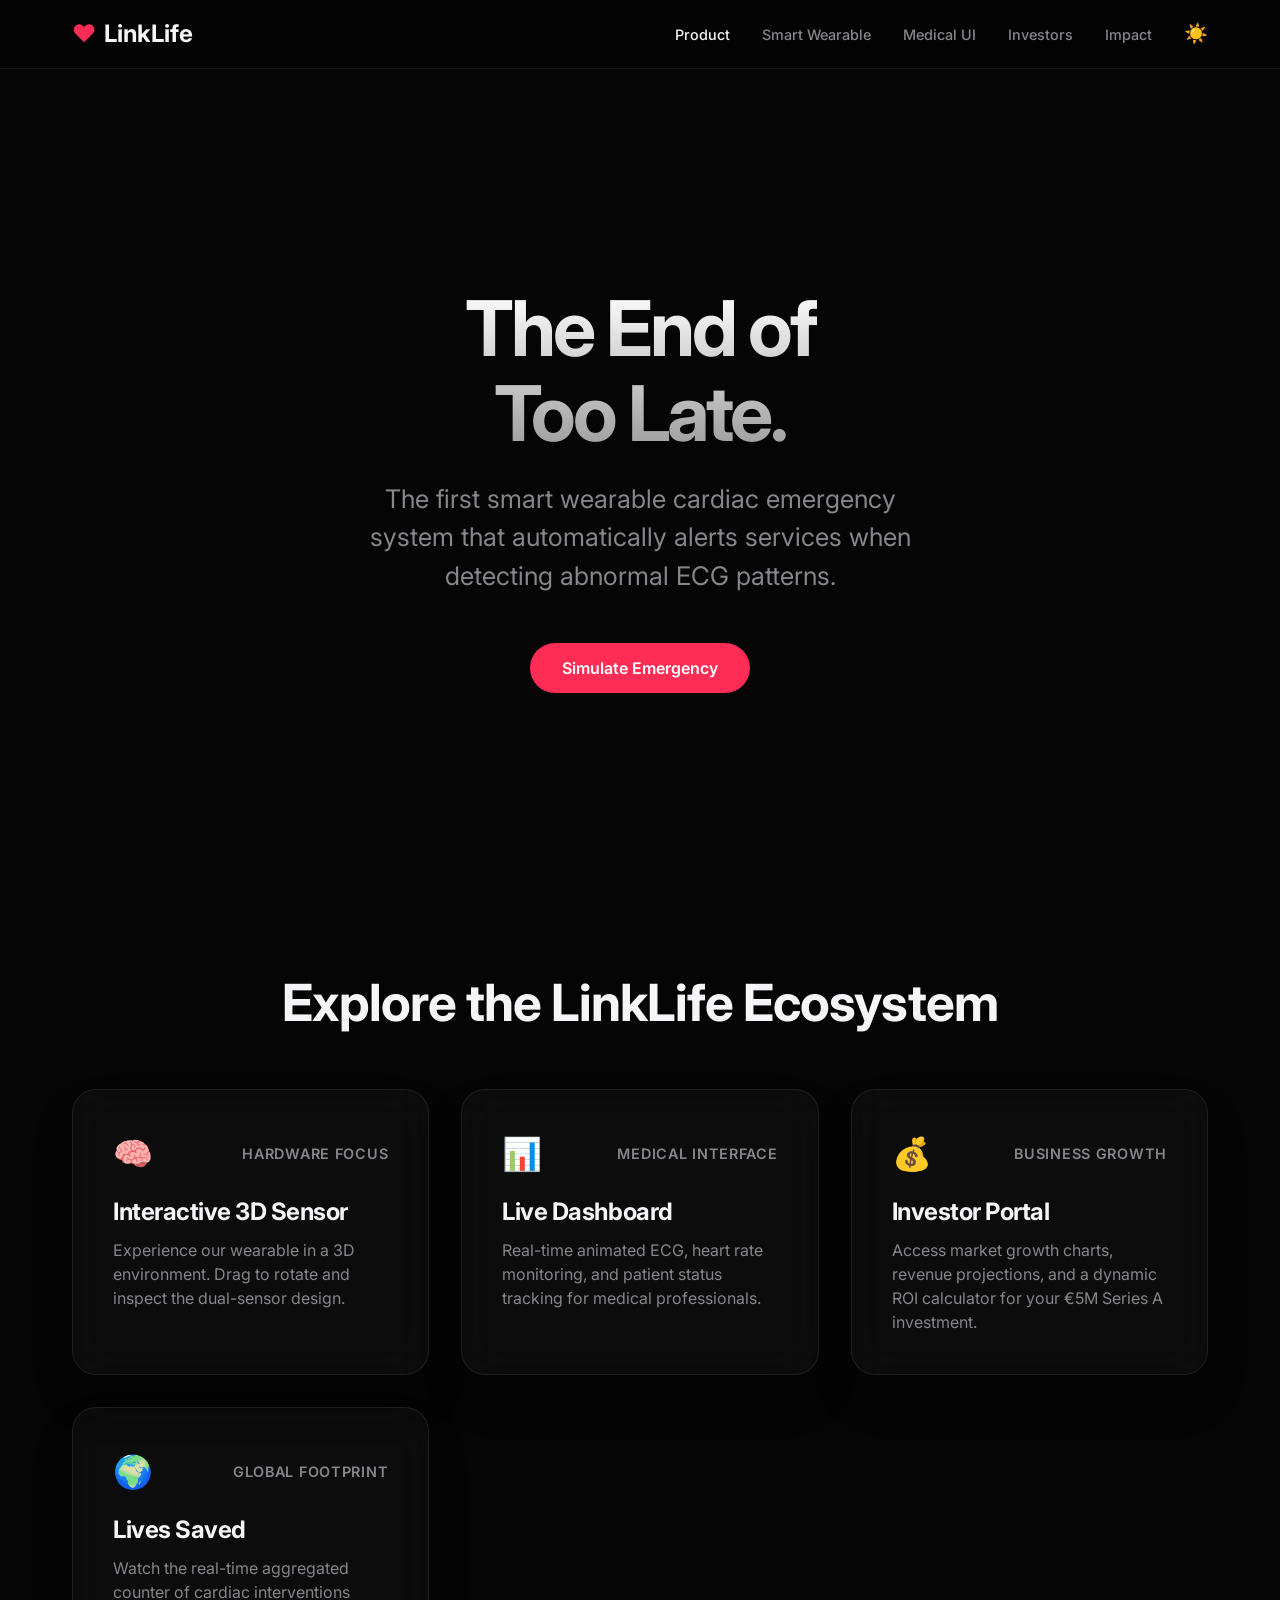
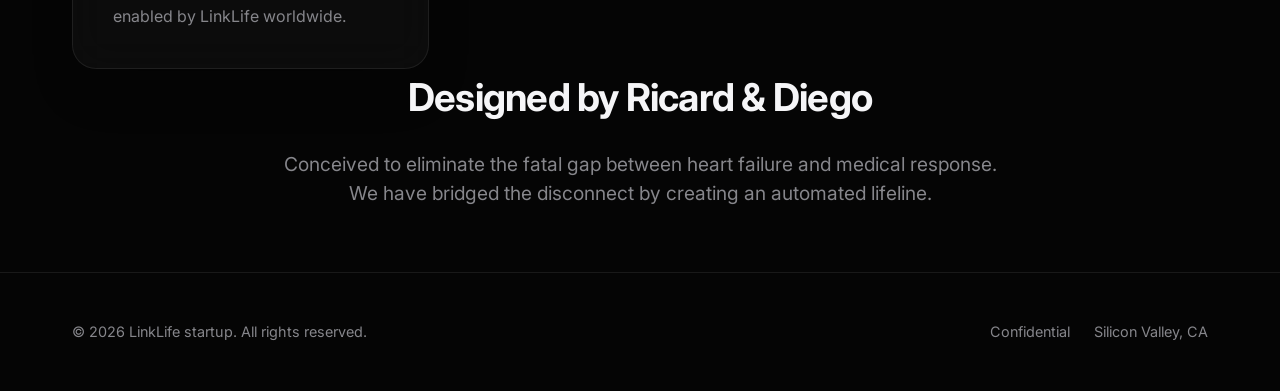
==== index.html @ afab45c2 "Clean commit without large tracking files" ====
<!DOCTYPE html>
<html lang="en" data-theme="dark">

<head>
    <meta charset="UTF-8">
    <meta name="viewport" content="width=device-width, initial-scale=1.0">
    <title>LinkLife | The End of Too Late</title>
    <meta name="description"
        content="A smart wearable cardiac emergency system connected to a smartphone app that automatically alerts emergency services when detecting abnormal ECG patterns.">
    <link rel="stylesheet" href="assets/css/style.css">
</head>

<body>

    <header>
        <div class="nav-container">
            <a href="index.html" class="logo">
                <span class="logo-icon">❤️</span> LinkLife
            </a>
            <nav>
                <ul class="nav-links">
                    <li><a href="index.html" class="active">Product</a></li>
                    <li><a href="sensor3d.html">Smart Wearable</a></li>
                    <li><a href="dashboard.html">Medical UI</a></li>
                    <li><a href="investors.html">Investors</a></li>
                    <li><a href="impact.html">Impact</a></li>
                    <li><button id="themeToggle" class="theme-toggle" aria-label="Toggle theme">☀️</button></li>
                </ul>
            </nav>
        </div>
    </header>

    <main>
        <!-- Hero Section -->
        <section class="hero min-h-screen">
            <div class="hero-video-wrap">
                <!-- Autoplay loop muted video -->
                <video class="hero-video" autoplay loop muted playsinline>
                    <source src="assets/videos/hero-demo.mp4" type="video/mp4">
                </video>
                <div class="hero-overlay"></div>
            </div>

            <div class="hero-content container">
                <div class="fade-in-up">
                    <h1 class="hero-title">The End of<br>Too Late.</h1>
                </div>
                <div class="fade-in-up delay-100">
                    <p class="hero-subtitle">The first smart wearable cardiac emergency system that automatically alerts
                        services when detecting abnormal ECG patterns.</p>
                </div>
                <div class="fade-in-up delay-200"
                    style="display: flex; gap: 1rem; justify-content: center; margin-top: 2rem;">
                    <a href="alert-demo.html" class="btn btn-accent">Simulate Emergency</a>
                    <!-- <a href="presentation.html" class="btn btn-primary">Pitch Deck</a> -->
                </div>
            </div>
        </section>

        <!-- Feature Grid (Parallax depth feel via animations) -->
        <section class="container" style="padding-top: 4rem;">
            <div class="fade-in-up">
                <h2 class="section-title">Explore the LinkLife Ecosystem</h2>
            </div>

            <div class="dashboard-grid">

                <a href="sensor3d.html" style="text-decoration: none; color: inherit;">
                    <div class="glass-panel fade-in-up delay-100"
                        style="height: 100%; transition: transform 0.3s; cursor: pointer;"
                        onmouseover="this.style.transform='translateY(-10px)'"
                        onmouseout="this.style.transform='translateY(0)'">
                        <div class="metric-header" style="margin-bottom: 1rem;"><span style="font-size:2rem;">🧠</span>
                            Hardware Focus</div>
                        <h3 style="font-size: 1.5rem; margin-bottom: 0.5rem;">Interactive 3D Sensor</h3>
                        <p style="color: var(--text-muted);">Experience our wearable in a 3D environment. Drag to rotate
                            and inspect the dual-sensor design.</p>
                    </div>
                </a>

                <a href="dashboard.html" style="text-decoration: none; color: inherit;">
                    <div class="glass-panel fade-in-up delay-200"
                        style="height: 100%; transition: transform 0.3s; cursor: pointer;"
                        onmouseover="this.style.transform='translateY(-10px)'"
                        onmouseout="this.style.transform='translateY(0)'">
                        <div class="metric-header" style="margin-bottom: 1rem;"><span style="font-size:2rem;">📊</span>
                            Medical Interface</div>
                        <h3 style="font-size: 1.5rem; margin-bottom: 0.5rem;">Live Dashboard</h3>
                        <p style="color: var(--text-muted);">Real-time animated ECG, heart rate monitoring, and patient
                            status tracking for medical professionals.</p>
                    </div>
                </a>

                <a href="investors.html" style="text-decoration: none; color: inherit;">
                    <div class="glass-panel fade-in-up delay-300"
                        style="height: 100%; transition: transform 0.3s; cursor: pointer;"
                        onmouseover="this.style.transform='translateY(-10px)'"
                        onmouseout="this.style.transform='translateY(0)'">
                        <div class="metric-header" style="margin-bottom: 1rem;"><span style="font-size:2rem;">💰</span>
                            Business Growth</div>
                        <h3 style="font-size: 1.5rem; margin-bottom: 0.5rem;">Investor Portal</h3>
                        <p style="color: var(--text-muted);">Access market growth charts, revenue projections, and a
                            dynamic ROI calculator for your €5M Series A investment.</p>
                    </div>
                </a>

                <a href="impact.html" style="text-decoration: none; color: inherit;">
                    <div class="glass-panel fade-in-up delay-100"
                        style="height: 100%; transition: transform 0.3s; cursor: pointer;"
                        onmouseover="this.style.transform='translateY(-10px)'"
                        onmouseout="this.style.transform='translateY(0)'">
                        <div class="metric-header" style="margin-bottom: 1rem;"><span style="font-size:2rem;">🌍</span>
                            Global Footprint</div>
                        <h3 style="font-size: 1.5rem; margin-bottom: 0.5rem;">Lives Saved</h3>
                        <p style="color: var(--text-muted);">Watch the real-time aggregated counter of cardiac
                            interventions enabled by LinkLife worldwide.</p>
                    </div>
                </a>
            </div>
        </section>

        <!-- Story section -->
        <section class="container" style="text-align: center; max-width: 800px;">
            <div class="fade-in-up">
                <h2 style="font-size: clamp(2rem, 3vw, 3rem); margin-bottom: 1.5rem;">Designed by Ricard & Diego</h2>
                <p style="color: var(--text-muted); font-size: 1.2rem; margin-bottom: 2rem;">
                    Conceived to eliminate the fatal gap between heart failure and medical response. We have bridged the
                    disconnect by creating an automated lifeline.
                </p>
                <!-- <a href="presentation.html" class="btn btn-outline">Read the Manifesto</a> -->
            </div>
        </section>
    </main>

    <footer style="border-top: 1px solid var(--glass-border); padding: 3rem 0; margin-top: 4rem;">
        <div class="container"
            style="display: flex; justify-content: space-between; align-items: center; color: var(--text-muted); font-size: 0.9rem;">
            <p>&copy; 2026 LinkLife startup. All rights reserved.</p>
            <div style="display: flex; gap: 1.5rem;">
                <span>Confidential</span>
                <span>Silicon Valley, CA</span>
            </div>
        </div>
    </footer>

    <script src="assets/js/main.js"></script>
</body>

</html>
---- assets/css/style.css ----
@import url('https://fonts.googleapis.com/css2?family=Inter:wght@300;400;500;600;700;800&display=swap');

:root {
  /* Colors */
  --bg-color: #050505;
  --text-color: #f5f5f7;
  --text-muted: #86868b;
  --accent: #ff2d55;
  --accent-glow: rgba(255, 45, 85, 0.4);
  --glass-bg: rgba(255, 255, 255, 0.03);
  --glass-border: rgba(255, 255, 255, 0.08);
  --header-glass: rgba(5, 5, 5, 0.7);
  
  /* Medical/Dashboard Colors */
  --ecg-normal: #32d74b;
  --ecg-warning: #ffd60a;
  --ecg-danger: #ff453a;
  
  /* Typography */
  --font-main: "SF Pro Display", "Inter", -apple-system, BlinkMacSystemFont, sans-serif;
  
  /* Layout */
  --radius-sm: 8px;
  --radius-md: 16px;
  --radius-lg: 24px;
  --radius-xl: 32px;
  --container-width: 1200px;
}

[data-theme="light"] {
  --bg-color: #fbfbfd;
  --text-color: #1d1d1f;
  --text-muted: #86868b;
  --glass-bg: rgba(255, 255, 255, 0.6);
  --glass-border: rgba(0, 0, 0, 0.08);
  --header-glass: rgba(251, 251, 253, 0.7);
}

* {
  box-sizing: border-box;
  margin: 0;
  padding: 0;
}

html {
  scroll-behavior: smooth;
  font-family: var(--font-main);
}

body {
  background-color: var(--bg-color);
  color: var(--text-color);
  line-height: 1.5;
  overflow-x: hidden;
  transition: background-color 0.5s ease, color 0.5s ease;
  -webkit-font-smoothing: antialiased;
  -moz-osx-font-smoothing: grayscale;
}

/* Typography styles */
h1, h2, h3, h4, h5, h6 {
  font-weight: 700;
  letter-spacing: -0.02em;
  margin-bottom: 1rem;
}

.hero-title {
  font-size: clamp(3rem, 6vw, 6rem);
  line-height: 1.1;
  letter-spacing: -0.04em;
  background: linear-gradient(180deg, #fff 0%, rgba(255, 255, 255, 0.6) 100%);
  -webkit-background-clip: text;
  -webkit-text-fill-color: transparent;
  margin-bottom: 1.5rem;
}

[data-theme="light"] .hero-title {
  background: linear-gradient(180deg, #111 0%, rgba(17, 17, 17, 0.6) 100%);
  -webkit-background-clip: text;
  -webkit-text-fill-color: transparent;
}

.hero-subtitle {
  font-size: clamp(1.2rem, 2vw, 2rem);
  color: var(--text-muted);
  font-weight: 400;
  max-width: 600px;
  margin: 0 auto 3rem;
}

.section-title {
  font-size: clamp(2.5rem, 4vw, 4rem);
  text-align: center;
  margin-bottom: 3rem;
}

/* Layout */
.container {
  max-width: var(--container-width);
  margin: 0 auto;
  padding: 0 2rem;
}

section {
  padding: 8rem 0;
  position: relative;
}

.min-h-screen {
  min-height: 100vh;
  display: flex;
  flex-direction: column;
  justify-content: center;
}

/* Glassmorphism */
.glass-panel {
  background: var(--glass-bg);
  backdrop-filter: blur(20px);
  -webkit-backdrop-filter: blur(20px);
  border: 1px solid var(--glass-border);
  border-radius: var(--radius-lg);
  padding: 2.5rem;
  box-shadow: 0 25px 50px -12px rgba(0, 0, 0, 0.3);
}

/* Header & Nav */
header {
  position: fixed;
  top: 0;
  left: 0;
  width: 100%;
  padding: 1rem 0;
  background: var(--header-glass);
  backdrop-filter: saturate(180%) blur(20px);
  -webkit-backdrop-filter: saturate(180%) blur(20px);
  border-bottom: 1px solid var(--glass-border);
  z-index: 100;
  transition: all 0.3s ease;
}

.nav-container {
  display: flex;
  justify-content: space-between;
  align-items: center;
  max-width: var(--container-width);
  margin: 0 auto;
  padding: 0 2rem;
}

.logo {
  font-size: 1.5rem;
  font-weight: 700;
  text-decoration: none;
  color: var(--text-color);
  display: flex;
  align-items: center;
  gap: 0.5rem;
}

.logo-icon {
  color: var(--accent);
}

.nav-links {
  display: flex;
  gap: 2rem;
  list-style: none;
}

.nav-links a {
  text-decoration: none;
  color: var(--text-muted);
  font-weight: 500;
  font-size: 0.9rem;
  transition: color 0.2s;
}

.nav-links a:hover,
.nav-links a.active {
  color: var(--text-color);
}

/* Buttons */
.btn {
  display: inline-flex;
  align-items: center;
  justify-content: center;
  padding: 0.8rem 2rem;
  border-radius: 30px;
  font-weight: 600;
  text-decoration: none;
  font-size: 1rem;
  cursor: pointer;
  transition: all 0.3s ease;
  border: none;
  gap: 0.5rem;
}

.btn-primary {
  background: var(--text-color);
  color: var(--bg-color);
}

.btn-primary:hover {
  transform: scale(1.05);
  box-shadow: 0 10px 20px rgba(255, 255, 255, 0.1);
}

[data-theme="light"] .btn-primary:hover {
  box-shadow: 0 10px 20px rgba(0, 0, 0, 0.1);
}

.btn-accent {
  background: var(--accent);
  color: #fff;
}

.btn-accent:hover {
  transform: scale(1.05);
  box-shadow: 0 10px 20px var(--accent-glow);
}

.btn-outline {
  background: transparent;
  color: var(--text-color);
  border: 1px solid var(--glass-border);
}

.btn-outline:hover {
  background: var(--glass-bg);
}

/* Hero Section */
.hero {
  position: relative;
  text-align: center;
  overflow: hidden;
}

.hero-video-wrap {
  position: absolute;
  top: 0;
  left: 0;
  width: 100%;
  height: 100%;
  z-index: -1;
}

.hero-video {
  width: 100%;
  height: 100%;
  object-fit: cover;
  opacity: 0.4;
}

.hero-overlay {
  position: absolute;
  top: 0;
  left: 0;
  width: 100%;
  height: 100%;
  background: linear-gradient(180deg, rgba(5,5,5,0) 0%, var(--bg-color) 100%);
  z-index: 1;
}

.hero-content {
  position: relative;
  z-index: 2;
  padding-top: 80px;
}

/* Animations */
.fade-in-up {
  opacity: 0;
  transform: translateY(40px);
  transition: opacity 1s cubic-bezier(0.16, 1, 0.3, 1), transform 1s cubic-bezier(0.16, 1, 0.3, 1);
}

.fade-in-up.visible {
  opacity: 1;
  transform: translateY(0);
}

.delay-100 { transition-delay: 100ms; }
.delay-200 { transition-delay: 200ms; }
.delay-300 { transition-delay: 300ms; }

/* Dashboard UI */
.dashboard-grid {
  display: grid;
  grid-template-columns: repeat(auto-fit, minmax(300px, 1fr));
  gap: 2rem;
}

.metric-card {
  display: flex;
  flex-direction: column;
  gap: 1rem;
}

.metric-header {
  display: flex;
  justify-content: space-between;
  align-items: center;
  color: var(--text-muted);
  font-size: 0.9rem;
  font-weight: 600;
  text-transform: uppercase;
  letter-spacing: 0.05em;
}

.metric-value {
  font-size: 3.5rem;
  font-weight: 700;
  line-height: 1;
  display: flex;
  align-items:baseline;
  gap: 0.5rem;
}

.metric-unit {
  font-size: 1.2rem;
  color: var(--text-muted);
  font-weight: 500;
}

/* Chart Container */
.chart-container {
  width: 100%;
  height: 300px;
  position: relative;
}

.chart-container.large {
  height: 400px;
}

/* Emergency Alert Modal */
.modal-overlay {
  position: fixed;
  top: 0;
  left: 0;
  width: 100%;
  height: 100%;
  background: rgba(0, 0, 0, 0.8);
  backdrop-filter: blur(10px);
  -webkit-backdrop-filter: blur(10px);
  z-index: 1000;
  display: flex;
  justify-content: center;
  align-items: center;
  opacity: 0;
  pointer-events: none;
  transition: opacity 0.3s ease;
}

.modal-overlay.active {
  opacity: 1;
  pointer-events: auto;
}

.alert-modal {
  background: rgba(20, 5, 5, 0.9);
  border: 1px solid var(--ecg-danger);
  border-radius: var(--radius-lg);
  padding: 3rem;
  text-align: center;
  max-width: 500px;
  width: 90%;
  transform: scale(0.9);
  transition: transform 0.4s cubic-bezier(0.34, 1.56, 0.64, 1);
  box-shadow: 0 0 100px rgba(255, 69, 58, 0.3);
}

.modal-overlay.active .alert-modal {
  transform: scale(1);
}

.alert-icon {
  font-size: 4rem;
  color: var(--ecg-danger);
  margin-bottom: 1.5rem;
  animation: pulse-red 2s infinite;
}

@keyframes pulse-red {
  0% { transform: scale(1); opacity: 1; }
  50% { transform: scale(1.1); opacity: 0.8; }
  100% { transform: scale(1); opacity: 1; }
}

.alert-title {
  color: var(--ecg-danger);
  font-size: 2rem;
  margin-bottom: 0.5rem;
}

.alert-desc {
  color: var(--text-color);
  font-size: 1.1rem;
  margin-bottom: 2rem;
}

.alert-steps {
  text-align: left;
  margin-bottom: 2rem;
}

.alert-step {
  display: flex;
  align-items: center;
  gap: 1rem;
  margin-bottom: 1rem;
  color: var(--text-muted);
  opacity: 0.5;
  transition: all 0.3s;
}

.alert-step.active {
  color: var(--text-color);
  opacity: 1;
}

.alert-step.completed {
  color: var(--ecg-normal);
  opacity: 1;
}

/* Flashing Background Utility */
@keyframes emergency-flash {
  0%, 100% { background-color: var(--bg-color); }
  50% { background-color: rgba(255, 69, 58, 0.2); }
}

body.emergency-mode {
  animation: emergency-flash 2s infinite;
}

/* Theme Toggle */
.theme-toggle {
  background: none;
  border: none;
  color: var(--text-muted);
  cursor: pointer;
  font-size: 1.2rem;
  display: flex;
  align-items: center;
  justify-content: center;
  transition: color 0.3s;
}

.theme-toggle:hover {
  color: var(--text-color);
}

/* Responsive Utilities */
@media (max-width: 768px) {
  .nav-links {
    display: none;
  }
  
  .glass-panel {
    padding: 1.5rem;
  }
  
  section {
    padding: 5rem 0;
  }
}
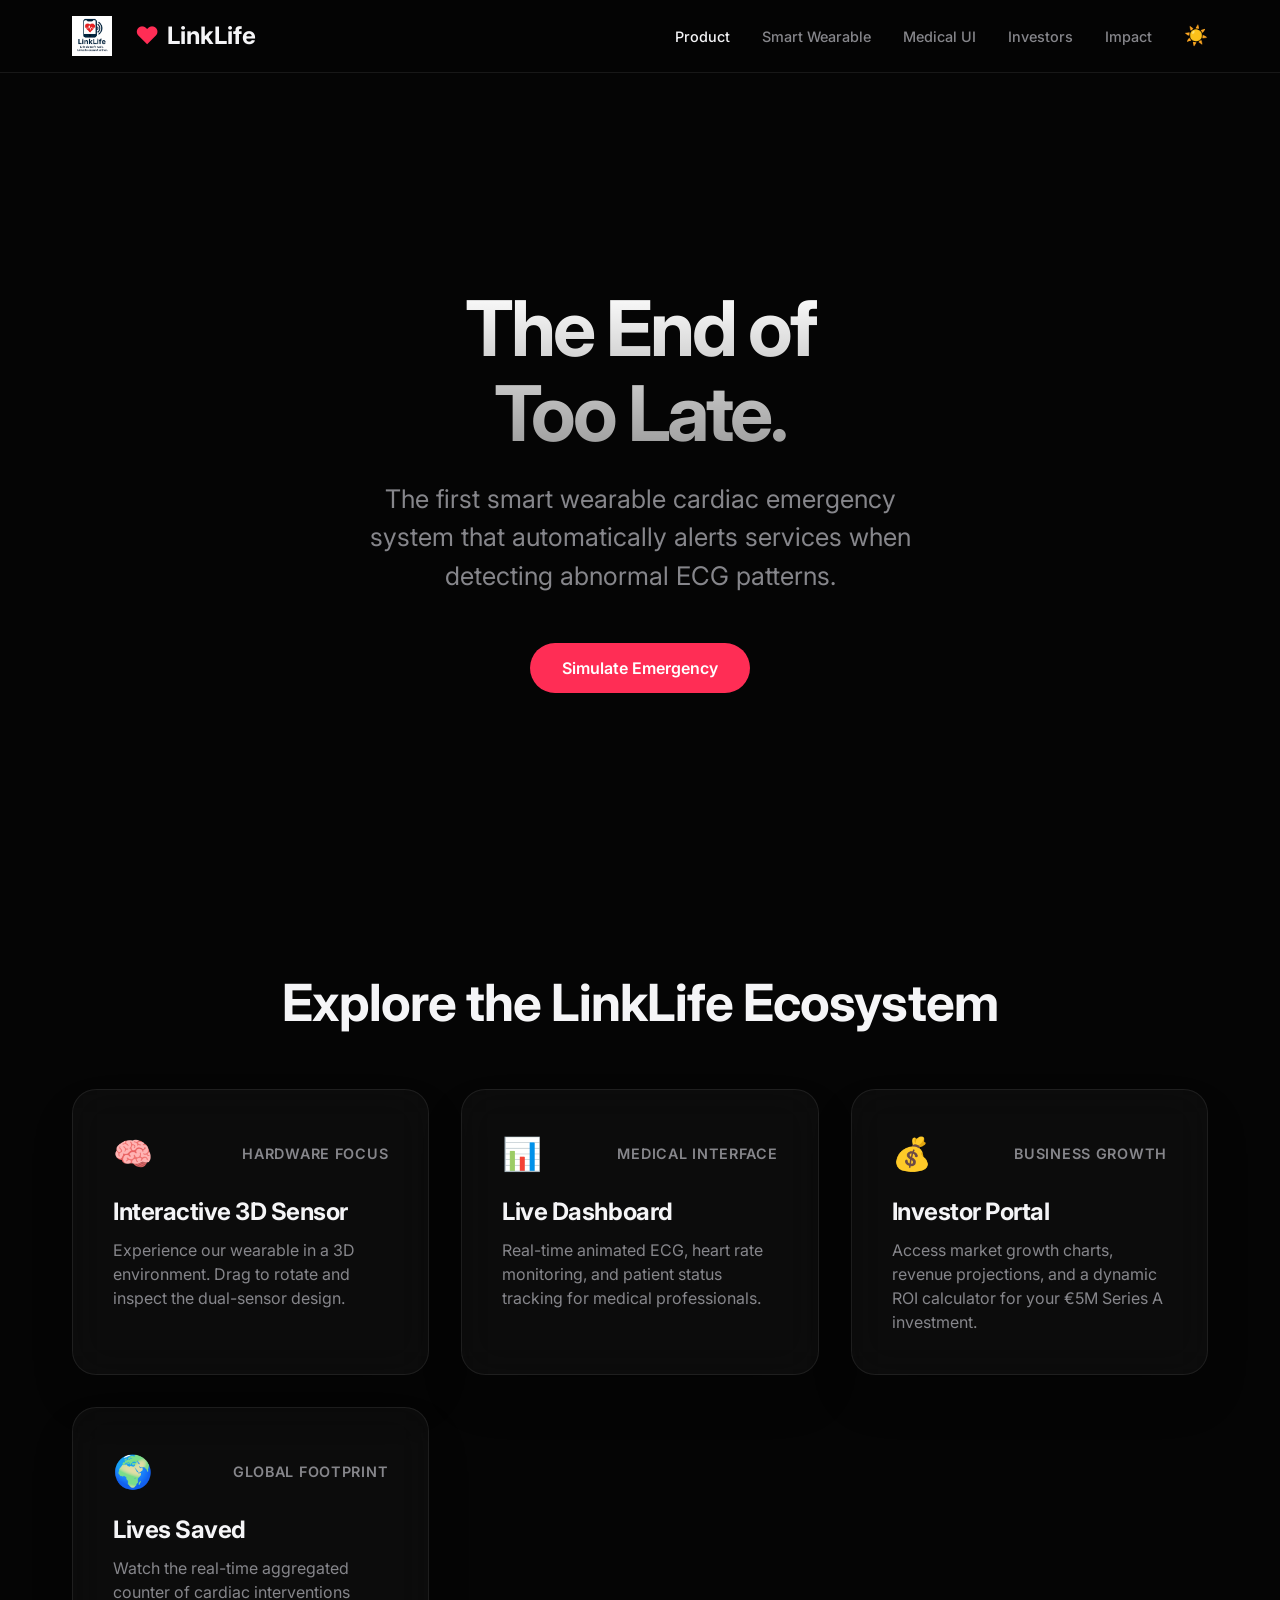
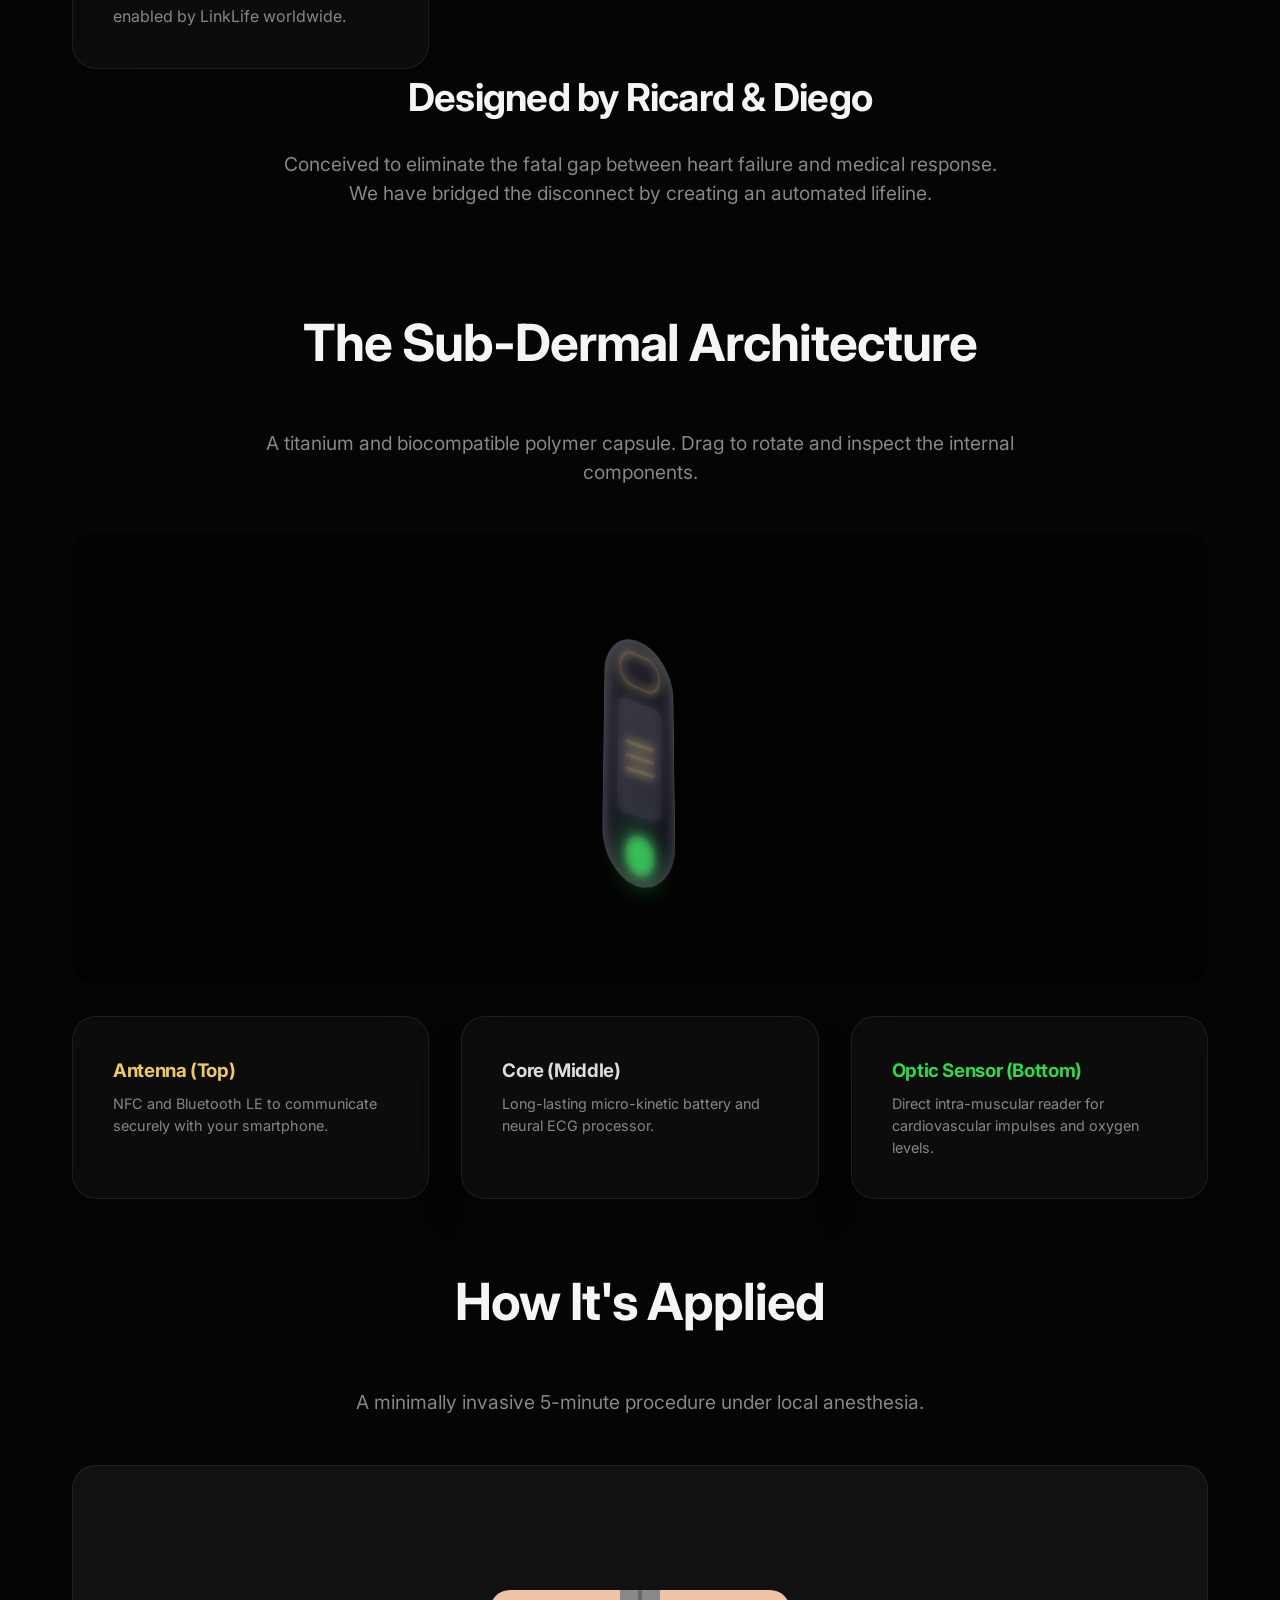
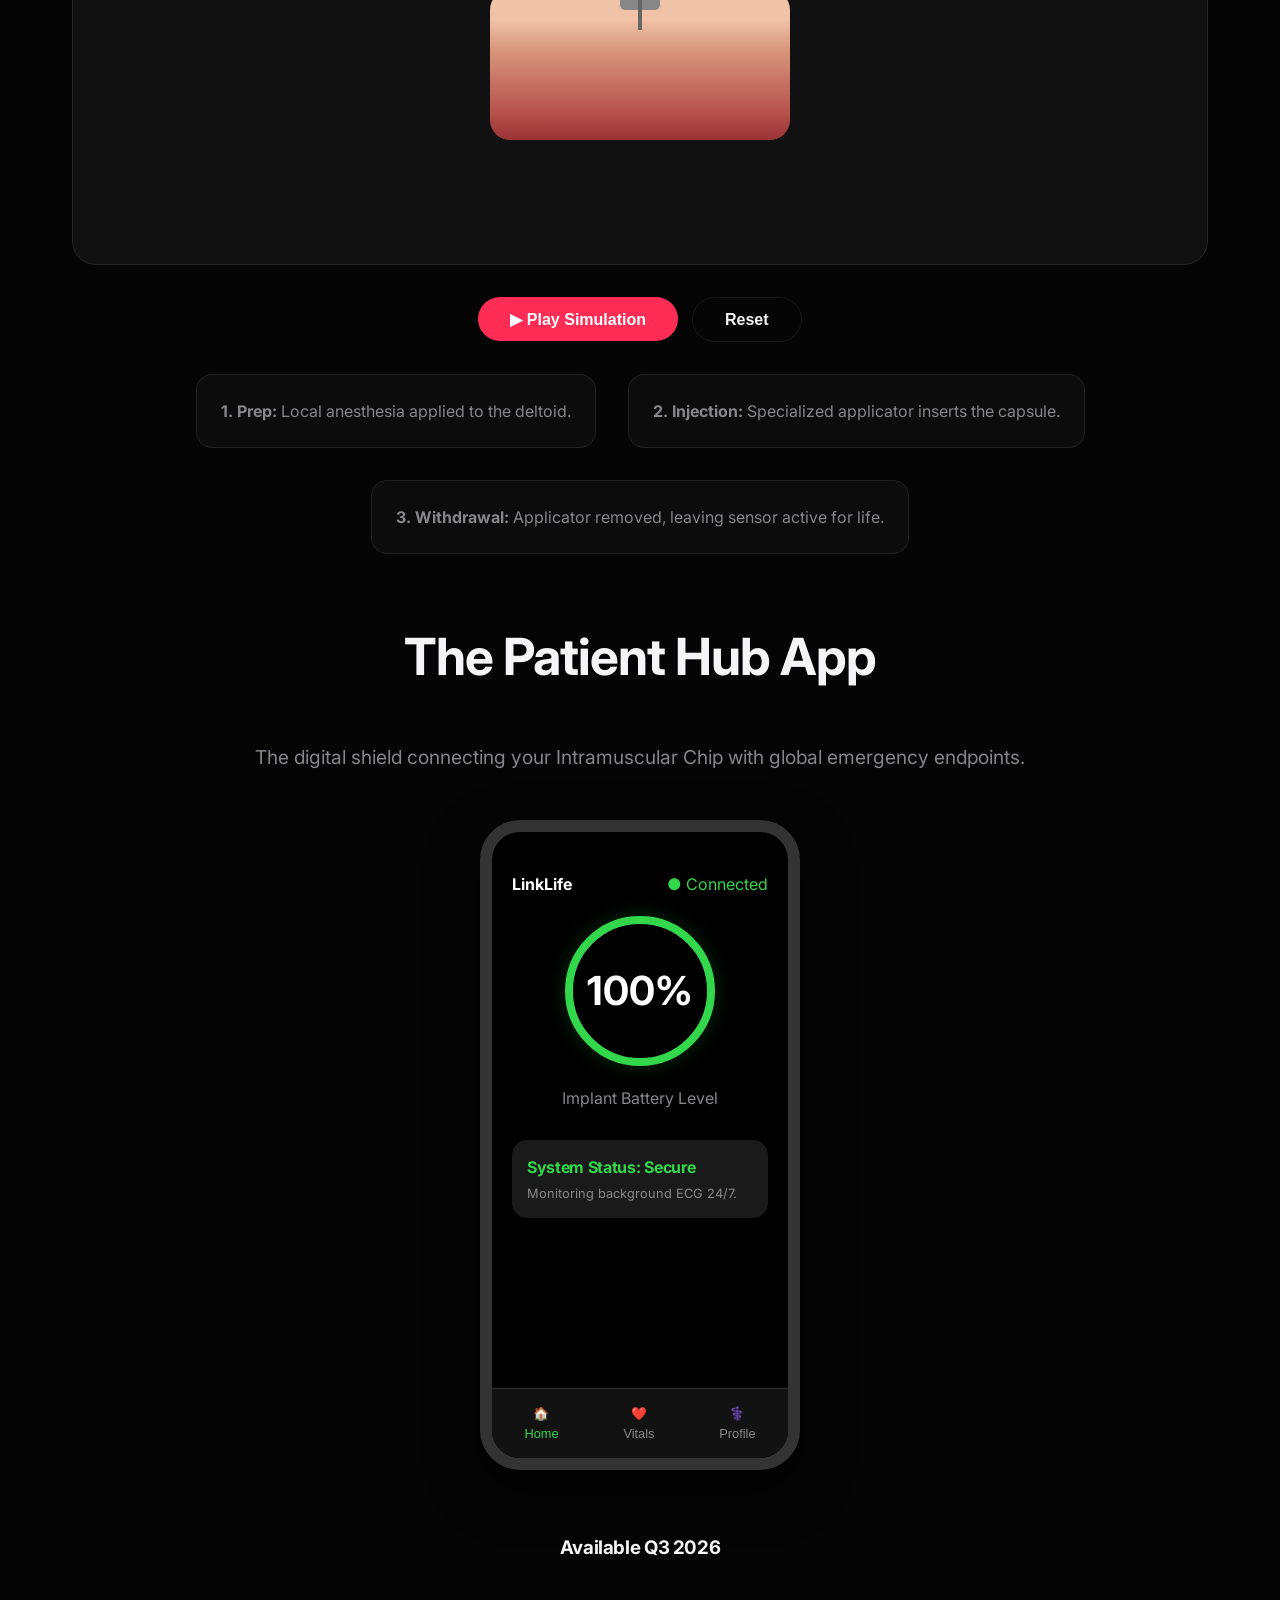
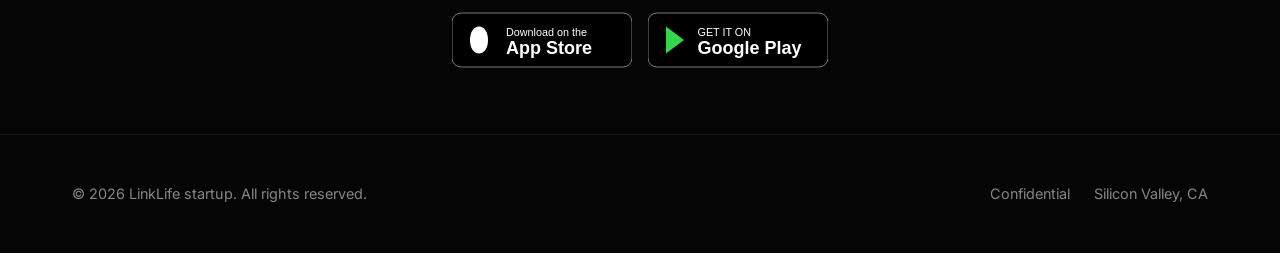
==== commit 9afb1f89: "Merge 3D chip, implant animation and app to index. Remove presentation." ====
--- a/index.html
+++ b/index.html
@@ -8,14 +8,294 @@
     <meta name="description"
         content="A smart wearable cardiac emergency system connected to a smartphone app that automatically alerts emergency services when detecting abnormal ECG patterns.">
     <link rel="stylesheet" href="assets/css/style.css">
+    <style>
+        /* Logo overrides for this page */
+        .header-logo-img {
+            height: 40px;
+            margin-right: 10px;
+            display: inline-block;
+            vertical-align: middle;
+        }
+
+        /* --- HOW IT'S APPLIED (Procediment) --- */
+        .procedure-stage {
+            height: 400px;
+            background: #111;
+            border-radius: var(--radius-lg);
+            border: 1px solid var(--glass-border);
+            position: relative;
+            overflow: hidden;
+            display: flex;
+            align-items: center;
+            justify-content: center;
+        }
+
+        .arm-tissue {
+            width: 300px;
+            height: 150px;
+            background: linear-gradient(to bottom, #f0c2a7 20%, #d8967b 40%, #b8544f 80%, #9a3233 100%);
+            border-radius: 20px;
+            position: relative;
+            overflow: hidden;
+        }
+
+        .injector {
+            position: absolute;
+            top: -100px;
+            left: 50%;
+            transform: translateX(-50%);
+            width: 40px;
+            height: 120px;
+            background: #ddd;
+            border-radius: 5px;
+            border-bottom: 20px solid #888;
+            transition: top 2s ease-in-out;
+        }
+
+        .injector::after {
+            content: '';
+            position: absolute;
+            bottom: -40px;
+            left: 50%;
+            transform: translateX(-50%);
+            width: 4px;
+            height: 40px;
+            background: #666;
+        }
+
+        .chip-implant {
+            position: absolute;
+            top: 10px;
+            left: 50%;
+            transform: translateX(-50%);
+            width: 12px;
+            height: 30px;
+            background: var(--ecg-normal);
+            border-radius: 10px;
+            opacity: 0;
+            transition: top 1.5s ease-in-out, opacity 0.5s;
+            box-shadow: 0 0 10px var(--ecg-normal);
+        }
+
+        .procedure-stage.animate .injector {
+            top: 0px;
+        }
+
+        .procedure-stage.animate .chip-implant {
+            opacity: 1;
+            top: 80px;
+            transition-delay: 2s;
+        }
+
+        .procedure-stage.animate .injector.withdraw {
+            top: -150px;
+            transition-delay: 3.5s;
+        }
+
+        /* --- APP SIMULATION --- */
+        .app-mockup {
+            width: 320px;
+            height: 650px;
+            background: #000;
+            border: 12px solid #333;
+            border-radius: 40px;
+            margin: 0 auto;
+            position: relative;
+            overflow: hidden;
+            box-shadow: 0 20px 50px rgba(0, 0, 0, 0.5);
+        }
+
+        .app-screen {
+            padding: 40px 20px 80px 20px;
+            height: 100%;
+            color: #fff;
+            display: none;
+        }
+
+        .app-screen.active {
+            display: block;
+            animation: fadeInTab 0.3s;
+        }
+
+        @keyframes fadeInTab {
+            from {
+                opacity: 0;
+                transform: translateY(20px);
+            }
+
+            to {
+                opacity: 1;
+                transform: translateY(0);
+            }
+        }
+
+        .app-nav {
+            position: absolute;
+            bottom: 0;
+            left: 0;
+            width: 100%;
+            height: 70px;
+            background: rgba(20, 20, 20, 0.9);
+            backdrop-filter: blur(10px);
+            display: flex;
+            justify-content: space-around;
+            align-items: center;
+            border-top: 1px solid #333;
+        }
+
+        .app-nav-btn {
+            background: none;
+            border: none;
+            color: #888;
+            font-size: 0.8rem;
+            cursor: pointer;
+            display: flex;
+            flex-direction: column;
+            align-items: center;
+            gap: 5px;
+        }
+
+        .app-nav-btn.active {
+            color: var(--ecg-normal);
+        }
+
+        .store-badges {
+            display: flex;
+            gap: 1rem;
+            justify-content: center;
+            margin-top: 3rem;
+        }
+
+        .store-badge {
+            height: 50px;
+            cursor: pointer;
+            transition: transform 0.2s;
+        }
+
+        .store-badge:hover {
+            transform: scale(1.05);
+        }
+
+        .app-card {
+            background: #1a1a1a;
+            padding: 15px;
+            border-radius: 15px;
+            margin-bottom: 15px;
+            text-align: left;
+        }
+
+        .app-circle {
+            width: 150px;
+            height: 150px;
+            border-radius: 50%;
+            border: 8px solid var(--ecg-normal);
+            display: flex;
+            align-items: center;
+            justify-content: center;
+            font-size: 2.5rem;
+            font-weight: 700;
+            margin: 20px auto;
+            box-shadow: 0 0 20px rgba(50, 215, 75, 0.2);
+        }
+
+        /* --- 3D INTRAMUSCULAR CHIP --- */
+        .scene-3d {
+            width: 100%;
+            height: 50vh;
+            perspective: 1000px;
+            display: flex;
+            justify-content: center;
+            align-items: center;
+            cursor: grab;
+            overflow: hidden;
+            border-radius: 20px;
+            background: rgba(0, 0, 0, 0.5);
+        }
+
+        .scene-3d:active {
+            cursor: grabbing;
+        }
+
+        .chip-container {
+            position: relative;
+            width: 100px;
+            height: 260px;
+            transform-style: preserve-3d;
+            transform: rotateX(20deg) rotateY(45deg);
+            transition: transform 0.1s;
+        }
+
+        .chip-part {
+            position: absolute;
+            width: 100%;
+            border-radius: 50px;
+            opacity: 0.9;
+            border: 1px solid rgba(255, 255, 255, 0.2);
+        }
+
+        .chip-shell {
+            height: 100%;
+            background: linear-gradient(135deg, rgba(200, 200, 255, 0.2), rgba(100, 100, 200, 0.1));
+            backdrop-filter: blur(5px);
+            box-shadow: inset 0 0 20px rgba(255, 255, 255, 0.3);
+            z-index: 3;
+        }
+
+        .chip-core {
+            height: 120px;
+            width: 60px;
+            top: 70px;
+            left: 20px;
+            background: #222;
+            border: 2px solid #555;
+            z-index: 2;
+            border-radius: 10px;
+            display: flex;
+            justify-content: center;
+            align-items: center;
+            flex-direction: column;
+            gap: 10px;
+            box-shadow: 0 0 15px #000;
+        }
+
+        .core-circuits {
+            width: 40px;
+            height: 4px;
+            background: #edc967;
+        }
+
+        .chip-sensor {
+            height: 40px;
+            width: 40px;
+            bottom: 10px;
+            left: 30px;
+            background: var(--ecg-normal);
+            border-radius: 50%;
+            z-index: 2;
+            box-shadow: 0 0 30px var(--ecg-normal);
+            animation: pulse-core 2s infinite;
+        }
+
+        .chip-antenna {
+            height: 40px;
+            width: 60px;
+            border: 3px solid #edc967;
+            top: 15px;
+            left: 20px;
+            border-radius: 30px;
+            z-index: 2;
+        }
+    </style>
 </head>
 
 <body>
 
     <header>
         <div class="nav-container">
-            <a href="index.html" class="logo">
-                <span class="logo-icon">❤️</span> LinkLife
+            <a href="index.html" class="logo" style="display:flex; align-items:center;">
+                <img src="assets/images/logo.png" alt="LinkLife Logo" class="header-logo-img"
+                    onerror="this.style.display='none';">
+                <span class="logo-icon" style="margin-left:5px;">❤️</span> LinkLife
             </a>
             <nav>
                 <ul class="nav-links">
@@ -130,6 +410,182 @@
                 <!-- <a href="presentation.html" class="btn btn-outline">Read the Manifesto</a> -->
             </div>
         </section>
+        <!-- NEW SECTIONS ADDED -->
+
+        <!-- 1. The 3D Intramuscular Chip -->
+        <section class="container" style="text-align: center; padding-top: 4rem;">
+            <div class="fade-in-up">
+                <h2 class="section-title">The Sub-Dermal Architecture</h2>
+                <p
+                    style="color: var(--text-muted); font-size: 1.2rem; margin-bottom: 3rem; max-width: 800px; margin-left: auto; margin-right: auto;">
+                    A titanium and biocompatible polymer capsule. Drag to rotate and inspect the internal components.
+                </p>
+            </div>
+
+            <div class="fade-in-up delay-100 scene-3d" id="scene3d">
+                <div class="chip-container" id="chipModel">
+                    <div class="chip-part chip-antenna"></div>
+                    <div class="chip-part chip-core">
+                        <div class="core-circuits"></div>
+                        <div class="core-circuits"></div>
+                        <div class="core-circuits"></div>
+                    </div>
+                    <div class="chip-part chip-sensor"></div>
+                    <div class="chip-part chip-shell"></div>
+                </div>
+            </div>
+
+            <div class="dashboard-grid fade-in-up delay-200" style="margin-top: 2rem; text-align: left;">
+                <div class="glass-panel">
+                    <h3 style="color: #edc967; margin-bottom: 0.5rem;">Antenna (Top)</h3>
+                    <p style="color: var(--text-muted); font-size:0.9rem;">NFC and Bluetooth LE to communicate securely
+                        with your smartphone.</p>
+                </div>
+                <div class="glass-panel">
+                    <h3 style="color: #ddd; margin-bottom: 0.5rem;">Core (Middle)</h3>
+                    <p style="color: var(--text-muted); font-size:0.9rem;">Long-lasting micro-kinetic battery and neural
+                        ECG processor.</p>
+                </div>
+                <div class="glass-panel">
+                    <h3 style="color: var(--ecg-normal); margin-bottom: 0.5rem;">Optic Sensor (Bottom)</h3>
+                    <p style="color: var(--text-muted); font-size:0.9rem;">Direct intra-muscular reader for
+                        cardiovascular impulses and oxygen levels.</p>
+                </div>
+            </div>
+        </section>
+
+        <!-- 2. Implant Procedure -->
+        <section class="container" style="text-align: center; padding-top: 4rem;">
+            <div class="fade-in-up">
+                <h2 class="section-title">How It's Applied</h2>
+                <p
+                    style="color: var(--text-muted); font-size: 1.2rem; margin-bottom: 3rem; max-width: 800px; margin-left: auto; margin-right: auto;">
+                    A minimally invasive 5-minute procedure under local anesthesia.
+                </p>
+            </div>
+
+            <div class="fade-in-up delay-100 procedure-stage" id="implantStage">
+                <div class="arm-tissue">
+                    <div class="injector" id="injectorTool"></div>
+                    <div class="chip-implant" id="implantedChip"></div>
+                </div>
+            </div>
+
+            <div class="fade-in-up delay-200" style="margin-top: 2rem;">
+                <button class="btn btn-accent" onclick="playImplantAnimation()">▶ Play Simulation</button>
+                <button class="btn btn-outline" onclick="resetImplantAnimation()"
+                    style="margin-left: 10px;">Reset</button>
+            </div>
+
+            <div class="fade-in-up delay-300"
+                style="margin-top: 2rem; display: flex; text-align: left; gap: 2rem; color: var(--text-muted); justify-content: center; flex-wrap: wrap;">
+                <div
+                    style="background: var(--glass-bg); padding: 1.5rem; border-radius: var(--radius-md); border: 1px solid var(--glass-border);">
+                    <strong>1. Prep:</strong> Local anesthesia applied to the deltoid.</div>
+                <div
+                    style="background: var(--glass-bg); padding: 1.5rem; border-radius: var(--radius-md); border: 1px solid var(--glass-border);">
+                    <strong>2. Injection:</strong> Specialized applicator inserts the capsule.</div>
+                <div
+                    style="background: var(--glass-bg); padding: 1.5rem; border-radius: var(--radius-md); border: 1px solid var(--glass-border);">
+                    <strong>3. Withdrawal:</strong> Applicator removed, leaving sensor active for life.</div>
+            </div>
+        </section>
+
+        <!-- 3. App Simulation -->
+        <section class="container" style="text-align: center; padding-top: 4rem;">
+            <div class="fade-in-up">
+                <h2 class="section-title">The Patient Hub App</h2>
+                <p
+                    style="color: var(--text-muted); font-size: 1.2rem; margin-bottom: 3rem; max-width: 800px; margin-left: auto; margin-right: auto;">
+                    The digital shield connecting your Intramuscular Chip with global emergency endpoints.
+                </p>
+            </div>
+
+            <div class="fade-in-up delay-100 app-mockup">
+                <!-- App Screen: Home -->
+                <div id="app-home" class="app-screen active">
+                    <div style="display: flex; justify-content: space-between; margin-bottom: 20px;">
+                        <span style="font-weight: bold;">LinkLife</span>
+                        <span style="color: var(--ecg-normal);">● Connected</span>
+                    </div>
+                    <div class="app-circle">100%</div>
+                    <div style="color: var(--text-muted); margin-bottom: 30px;">Implant Battery Level</div>
+                    <div class="app-card">
+                        <h4 style="margin-bottom: 5px; color: var(--ecg-normal);">System Status: Secure</h4>
+                        <p style="font-size: 0.8rem; color: #888;">Monitoring background ECG 24/7.</p>
+                    </div>
+                </div>
+
+                <!-- App Screen: Vitals -->
+                <div id="app-vitals" class="app-screen">
+                    <h3 style="margin-bottom: 20px; text-align: left;">Live Vitals</h3>
+                    <div class="app-card" style="display: flex; justify-content: space-between; align-items: center;">
+                        <div>Heart Rate</div>
+                        <div style="font-size: 1.5rem; color: var(--ecg-normal); font-weight: bold;">72 bpm</div>
+                    </div>
+                    <div class="app-card" style="display: flex; justify-content: space-between; align-items: center;">
+                        <div>SpO2 Level</div>
+                        <div style="font-size: 1.5rem; color: #fff; font-weight: bold;">98%</div>
+                    </div>
+                    <div class="app-card" style="padding-bottom: 25px;">
+                        <div style="height: 100px; width: 100%; border-bottom: 1px solid #333; position: relative;">
+                            <svg width="100%" height="100%" viewBox="0 0 100 40" preserveAspectRatio="none">
+                                <path d="M0,20 Q10,20 15,10 T25,30 T35,20 T100,20" fill="none" stroke="#32d74b"
+                                    stroke-width="2" />
+                            </svg>
+                        </div>
+                        <div style="font-size: 0.8rem; color: #888; margin-top: 10px;">ECG Baseline normal.</div>
+                    </div>
+                </div>
+
+                <!-- App Screen: Emergency -->
+                <div id="app-emergency" class="app-screen">
+                    <h3 style="margin-bottom: 20px; text-align: left;">Emergency Profile</h3>
+                    <div class="app-card">
+                        <p style="font-size: 0.9rem; margin-bottom: 10px;"><strong>Name:</strong> John Doe</p>
+                        <p style="font-size: 0.9rem; margin-bottom: 10px;"><strong>Blood Type:</strong> O+</p>
+                        <p style="font-size: 0.9rem; margin-bottom: 10px;"><strong>Allergies:</strong> Penicillin</p>
+                    </div>
+                    <div
+                        style="background: rgba(255, 69, 58, 0.2); border: 1px solid var(--ecg-danger); border-radius: 15px; padding: 15px; margin-top: 20px; text-align: left;">
+                        <h4 style="color: var(--ecg-danger); margin-bottom: 5px;">Auto-Dispatch</h4>
+                        <p style="font-size: 0.8rem; color: #ddd;">Automatically notifies nearest hospital and 911 upon
+                            critical arrhythmia detection.</p>
+                    </div>
+                </div>
+
+                <!-- App Navigation -->
+                <div class="app-nav">
+                    <button class="app-nav-btn active" onclick="switchAppTab('home', this)"><span>🏠</span>
+                        Home</button>
+                    <button class="app-nav-btn" onclick="switchAppTab('vitals', this)"><span>❤️</span> Vitals</button>
+                    <button class="app-nav-btn" onclick="switchAppTab('emergency', this)"><span>⚕️</span>
+                        Profile</button>
+                </div>
+            </div>
+
+            <div class="fade-in-up delay-200">
+                <h3 style="margin-top: 4rem; margin-bottom: 1rem;">Available Q3 2026</h3>
+                <div class="store-badges">
+                    <svg class="store-badge" viewBox="0 0 200 60" style="width: 180px; height: 60px;">
+                        <rect width="200" height="60" rx="10" fill="#000" stroke="#888" stroke-width="1" />
+                        <text x="60" y="25" fill="#fff" font-size="12" font-family="sans-serif">Download on the</text>
+                        <text x="60" y="45" fill="#fff" font-size="20" font-weight="bold" font-family="sans-serif">App
+                            Store</text>
+                        <path d="M40,30 c0,-10 -5,-15 -10,-15 c-5,0 -10,5 -10,15 c0,10 5,15 10,15 c5,0 10,-5 10,-15"
+                            fill="#fff" />
+                    </svg>
+                    <svg class="store-badge" viewBox="0 0 200 60" style="width: 180px; height: 60px;">
+                        <rect width="200" height="60" rx="10" fill="#000" stroke="#888" stroke-width="1" />
+                        <text x="55" y="25" fill="#fff" font-size="12" font-family="sans-serif">GET IT ON</text>
+                        <text x="55" y="45" fill="#fff" font-size="20" font-weight="bold"
+                            font-family="sans-serif">Google Play</text>
+                        <polygon points="20,15 40,30 20,45" fill="#32d74b" />
+                    </svg>
+                </div>
+            </div>
+        </section>
+
     </main>
 
     <footer style="border-top: 1px solid var(--glass-border); padding: 3rem 0; margin-top: 4rem;">
@@ -144,6 +600,80 @@
     </footer>
 
     <script src="assets/js/main.js"></script>
+    <script>
+        // Implant Procedure Animation Trigger
+        function playImplantAnimation() {
+            const stage = document.getElementById('implantStage');
+            const injector = document.getElementById('injectorTool');
+            stage.classList.remove('animate');
+            injector.classList.remove('withdraw');
+            void stage.offsetWidth;
+            stage.classList.add('animate');
+            setTimeout(() => { injector.classList.add('withdraw'); }, 3000);
+        }
+
+        function resetImplantAnimation() {
+            const stage = document.getElementById('implantStage');
+            const injector = document.getElementById('injectorTool');
+            stage.classList.remove('animate');
+            injector.classList.remove('withdraw');
+        }
+
+        // 3D Chip interaction logic
+        const scene = document.getElementById('scene3d');
+        const model = document.getElementById('chipModel');
+        let isDragging = false;
+        let previousMousePosition = { x: 0, y: 0 };
+        let rotation = { x: 20, y: 45 };
+
+        if (scene && model) {
+            scene.addEventListener('mousedown', (e) => {
+                isDragging = true;
+                previousMousePosition = { x: e.offsetX, y: e.offsetY };
+                model.style.transition = 'none';
+            });
+            scene.addEventListener('mousemove', (e) => {
+                if (!isDragging) return;
+                const deltaMove = { x: e.offsetX - previousMousePosition.x, y: e.offsetY - previousMousePosition.y };
+                rotation.y += deltaMove.x * 0.5;
+                rotation.x -= deltaMove.y * 0.5;
+                model.style.transform = `rotateX(${rotation.x}deg) rotateY(${rotation.y}deg)`;
+                previousMousePosition = { x: e.offsetX, y: e.offsetY };
+            });
+            window.addEventListener('mouseup', () => {
+                if (isDragging) {
+                    isDragging = false;
+                    model.style.transition = 'transform 0.1s ease-out';
+                }
+            });
+            scene.addEventListener('touchstart', (e) => {
+                isDragging = true;
+                const touch = e.touches[0];
+                previousMousePosition = { x: touch.clientX, y: touch.clientY };
+                model.style.transition = 'none';
+            }, { passive: true });
+            scene.addEventListener('touchmove', (e) => {
+                if (!isDragging) return;
+                const touch = e.touches[0];
+                const deltaMove = { x: touch.clientX - previousMousePosition.x, y: touch.clientY - previousMousePosition.y };
+                rotation.y += deltaMove.x * 0.8;
+                rotation.x -= deltaMove.y * 0.8;
+                model.style.transform = `rotateX(${rotation.x}deg) rotateY(${rotation.y}deg)`;
+                previousMousePosition = { x: touch.clientX, y: touch.clientY };
+            }, { passive: true });
+            window.addEventListener('touchend', () => {
+                if (isDragging) { isDragging = false; model.style.transition = 'transform 0.1s ease-out'; }
+            });
+        }
+
+        // App Internal Tab logic
+        function switchAppTab(tabId, btnElement) {
+            document.querySelectorAll('.app-nav-btn').forEach(btn => btn.classList.remove('active'));
+            btnElement.classList.add('active');
+            document.querySelectorAll('.app-screen').forEach(screen => screen.classList.remove('active'));
+            document.getElementById('app-' + tabId).classList.add('active');
+        }
+    </script>
 </body>
 
-</html>+</html>
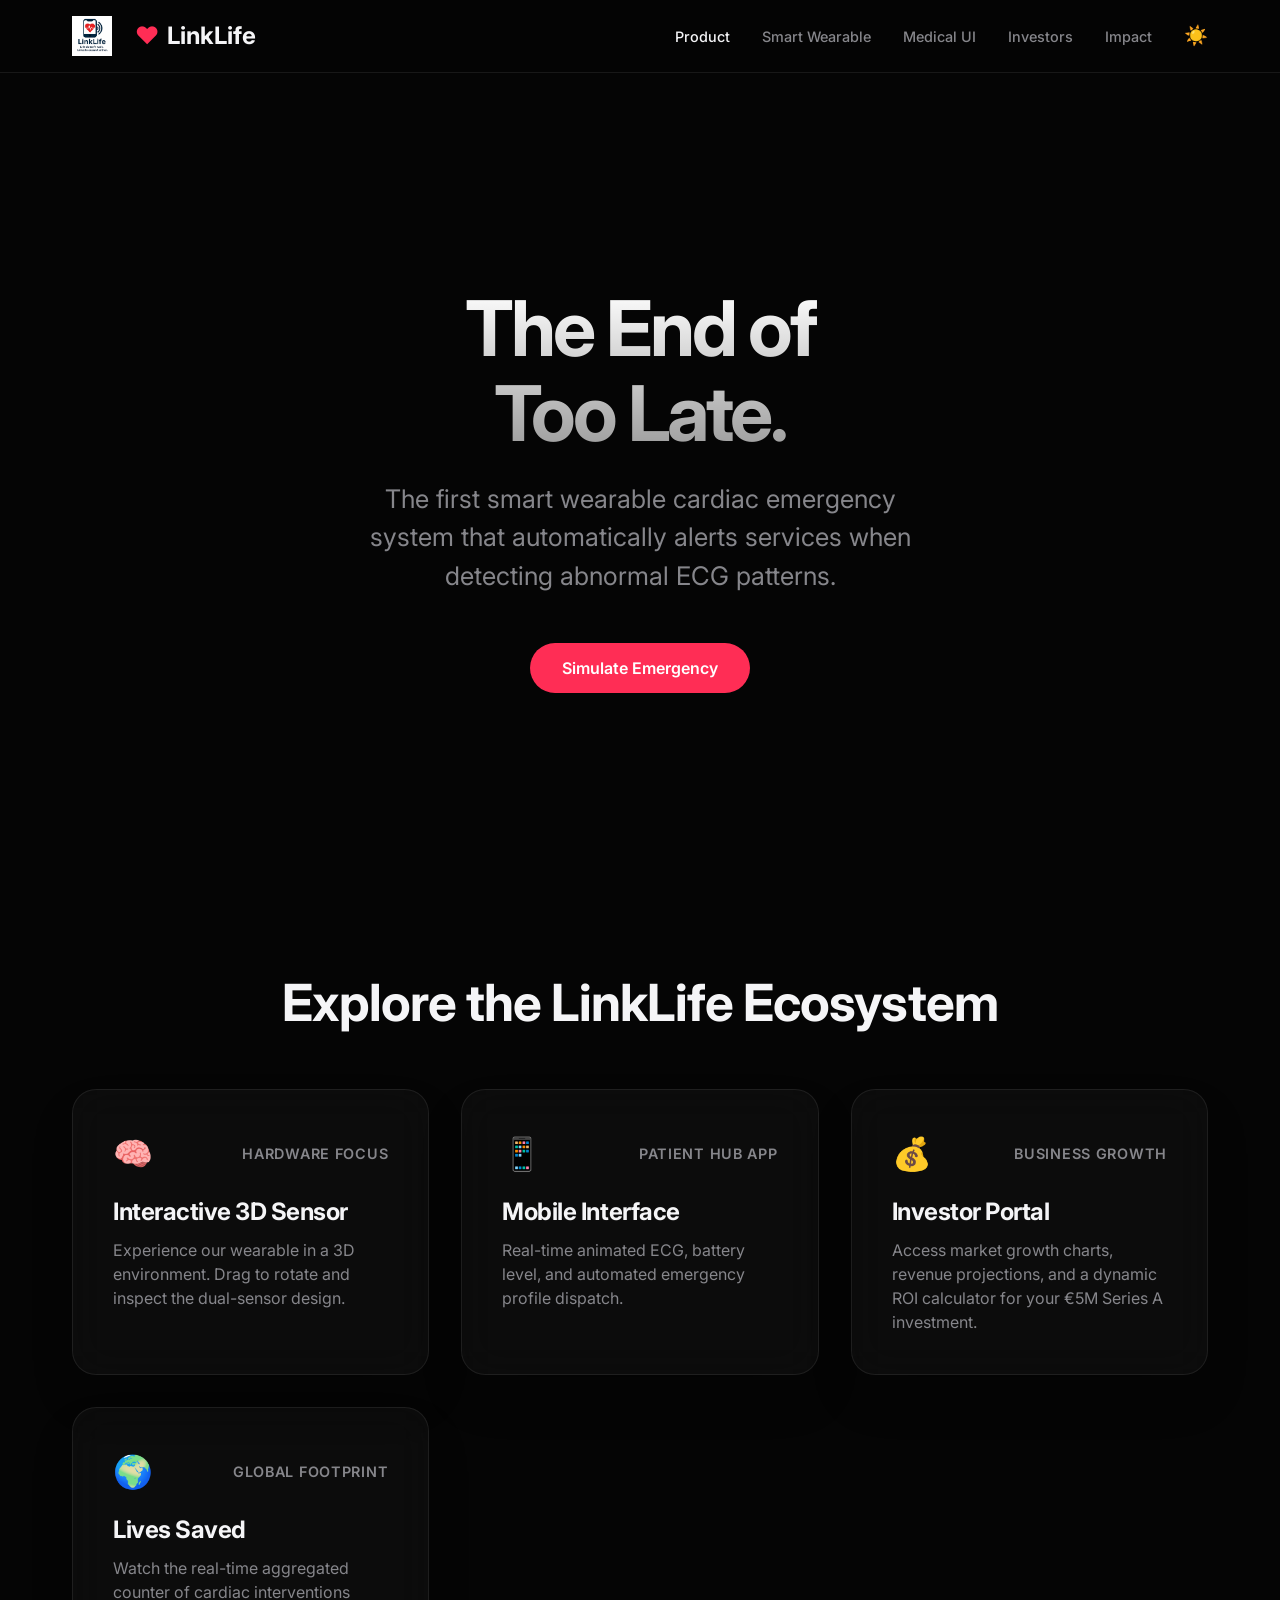
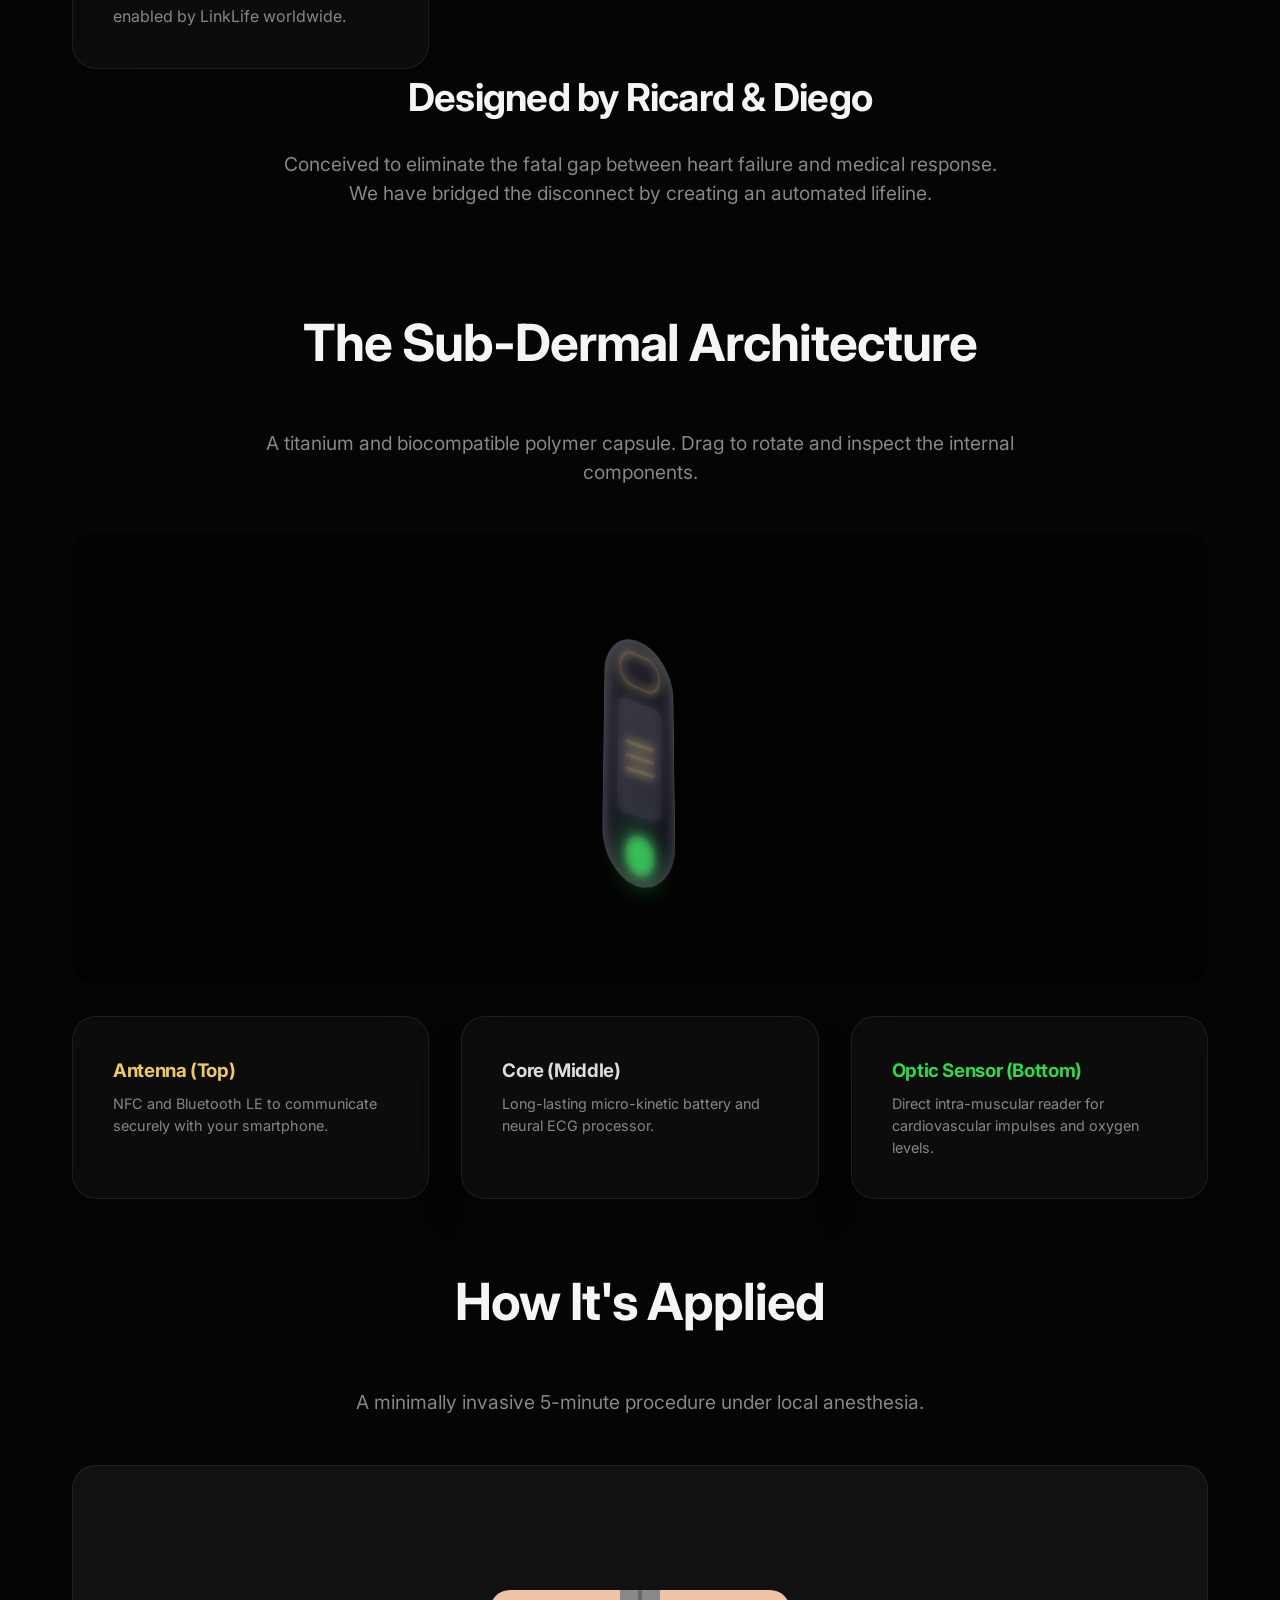
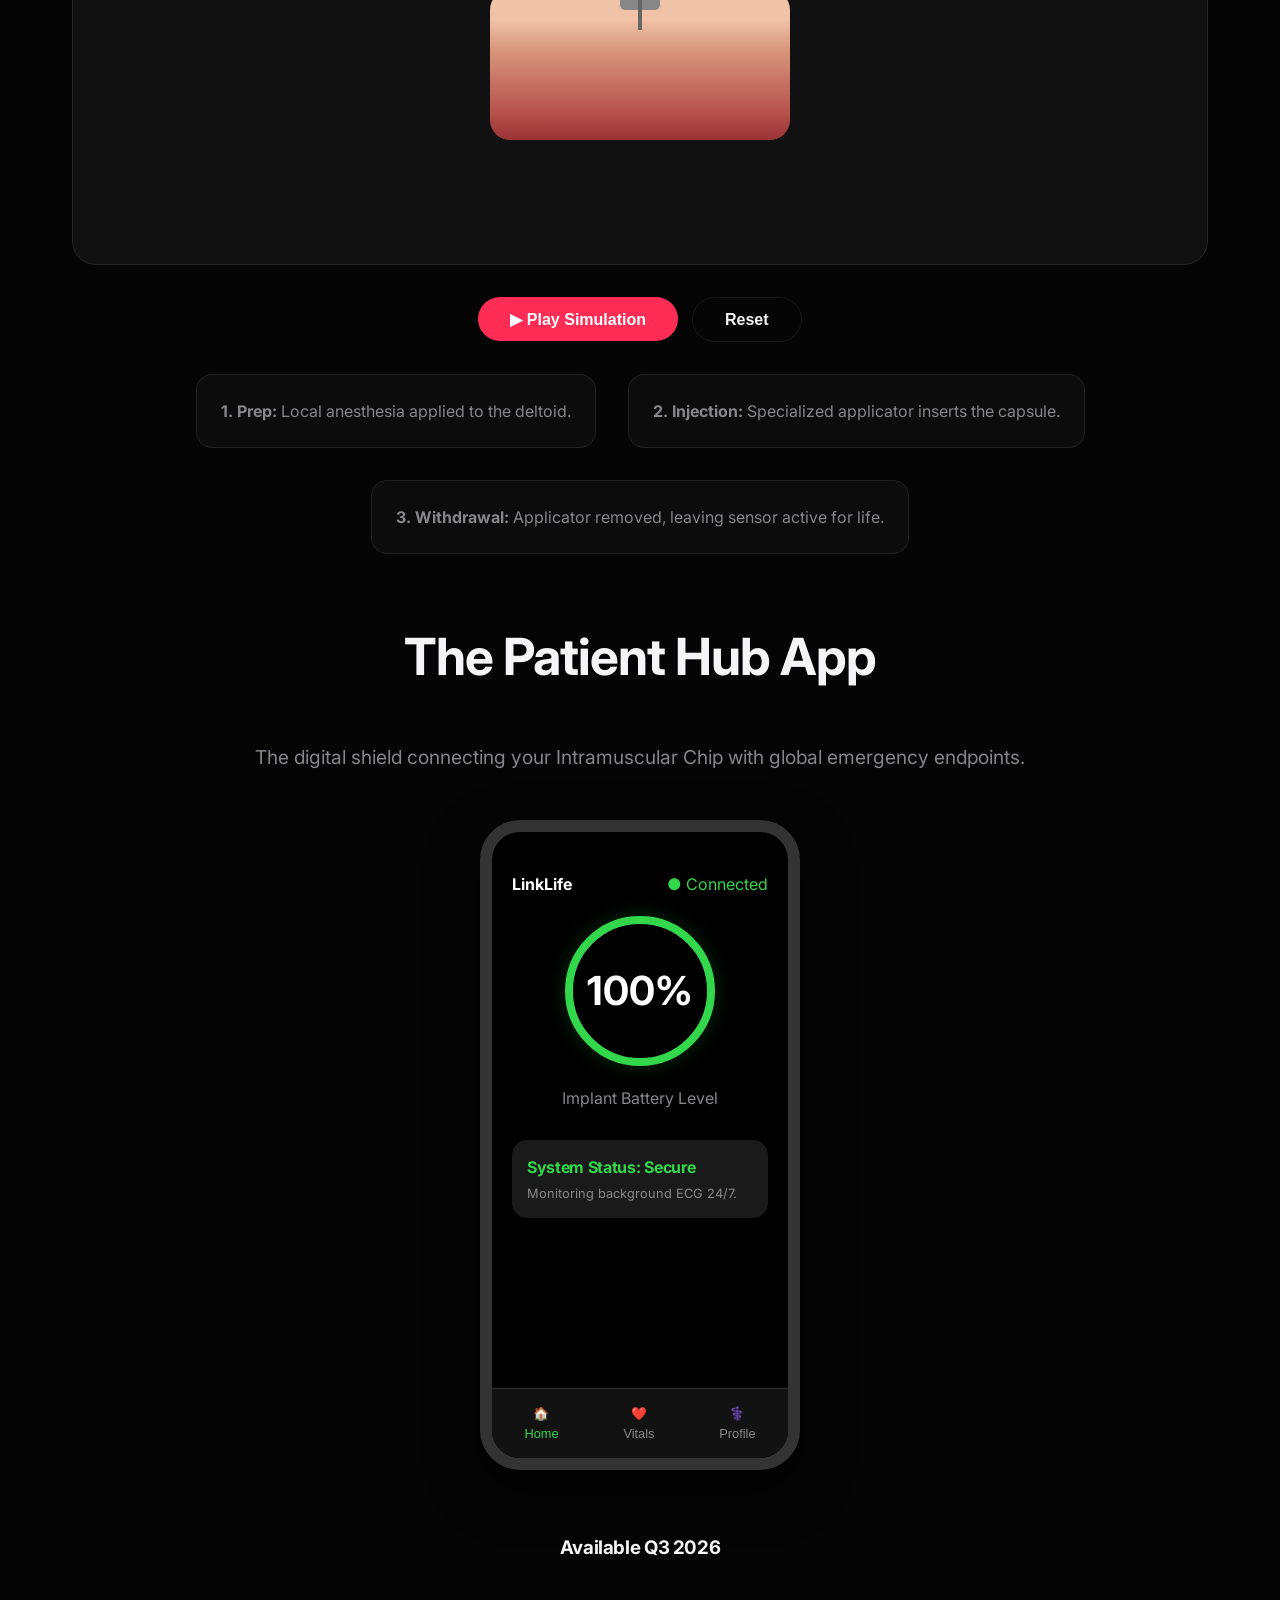
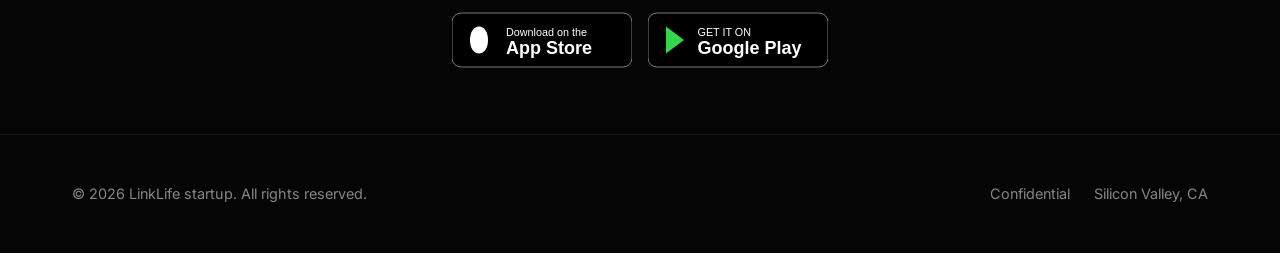
==== commit 9662ba5a: "Update ecosystem grid to anchor link to injected sections" ====
--- a/index.html
+++ b/index.html
@@ -345,7 +345,7 @@
 
             <div class="dashboard-grid">
 
-                <a href="sensor3d.html" style="text-decoration: none; color: inherit;">
+                <a href="#3d-chip-section" style="text-decoration: none; color: inherit;">
                     <div class="glass-panel fade-in-up delay-100"
                         style="height: 100%; transition: transform 0.3s; cursor: pointer;"
                         onmouseover="this.style.transform='translateY(-10px)'"
@@ -358,16 +358,16 @@
                     </div>
                 </a>
 
-                <a href="dashboard.html" style="text-decoration: none; color: inherit;">
+                <a href="#app-section" style="text-decoration: none; color: inherit;">
                     <div class="glass-panel fade-in-up delay-200"
                         style="height: 100%; transition: transform 0.3s; cursor: pointer;"
                         onmouseover="this.style.transform='translateY(-10px)'"
                         onmouseout="this.style.transform='translateY(0)'">
-                        <div class="metric-header" style="margin-bottom: 1rem;"><span style="font-size:2rem;">📊</span>
-                            Medical Interface</div>
-                        <h3 style="font-size: 1.5rem; margin-bottom: 0.5rem;">Live Dashboard</h3>
-                        <p style="color: var(--text-muted);">Real-time animated ECG, heart rate monitoring, and patient
-                            status tracking for medical professionals.</p>
+                        <div class="metric-header" style="margin-bottom: 1rem;"><span style="font-size:2rem;">📱</span>
+                            Patient Hub App</div>
+                        <h3 style="font-size: 1.5rem; margin-bottom: 0.5rem;">Mobile Interface</h3>
+                        <p style="color: var(--text-muted);">Real-time animated ECG, battery level, and automated
+                            emergency profile dispatch.</p>
                     </div>
                 </a>
 
@@ -413,7 +413,7 @@
         <!-- NEW SECTIONS ADDED -->
 
         <!-- 1. The 3D Intramuscular Chip -->
-        <section class="container" style="text-align: center; padding-top: 4rem;">
+        <section id="3d-chip-section" class="container" style="text-align: center; padding-top: 4rem;">
             <div class="fade-in-up">
                 <h2 class="section-title">The Sub-Dermal Architecture</h2>
                 <p
@@ -481,18 +481,21 @@
                 style="margin-top: 2rem; display: flex; text-align: left; gap: 2rem; color: var(--text-muted); justify-content: center; flex-wrap: wrap;">
                 <div
                     style="background: var(--glass-bg); padding: 1.5rem; border-radius: var(--radius-md); border: 1px solid var(--glass-border);">
-                    <strong>1. Prep:</strong> Local anesthesia applied to the deltoid.</div>
+                    <strong>1. Prep:</strong> Local anesthesia applied to the deltoid.
+                </div>
                 <div
                     style="background: var(--glass-bg); padding: 1.5rem; border-radius: var(--radius-md); border: 1px solid var(--glass-border);">
-                    <strong>2. Injection:</strong> Specialized applicator inserts the capsule.</div>
+                    <strong>2. Injection:</strong> Specialized applicator inserts the capsule.
+                </div>
                 <div
                     style="background: var(--glass-bg); padding: 1.5rem; border-radius: var(--radius-md); border: 1px solid var(--glass-border);">
-                    <strong>3. Withdrawal:</strong> Applicator removed, leaving sensor active for life.</div>
+                    <strong>3. Withdrawal:</strong> Applicator removed, leaving sensor active for life.
+                </div>
             </div>
         </section>
 
         <!-- 3. App Simulation -->
-        <section class="container" style="text-align: center; padding-top: 4rem;">
+        <section id="app-section" class="container" style="text-align: center; padding-top: 4rem;">
             <div class="fade-in-up">
                 <h2 class="section-title">The Patient Hub App</h2>
                 <p
@@ -676,4 +679,4 @@
     </script>
 </body>
 
-</html>
+</html>
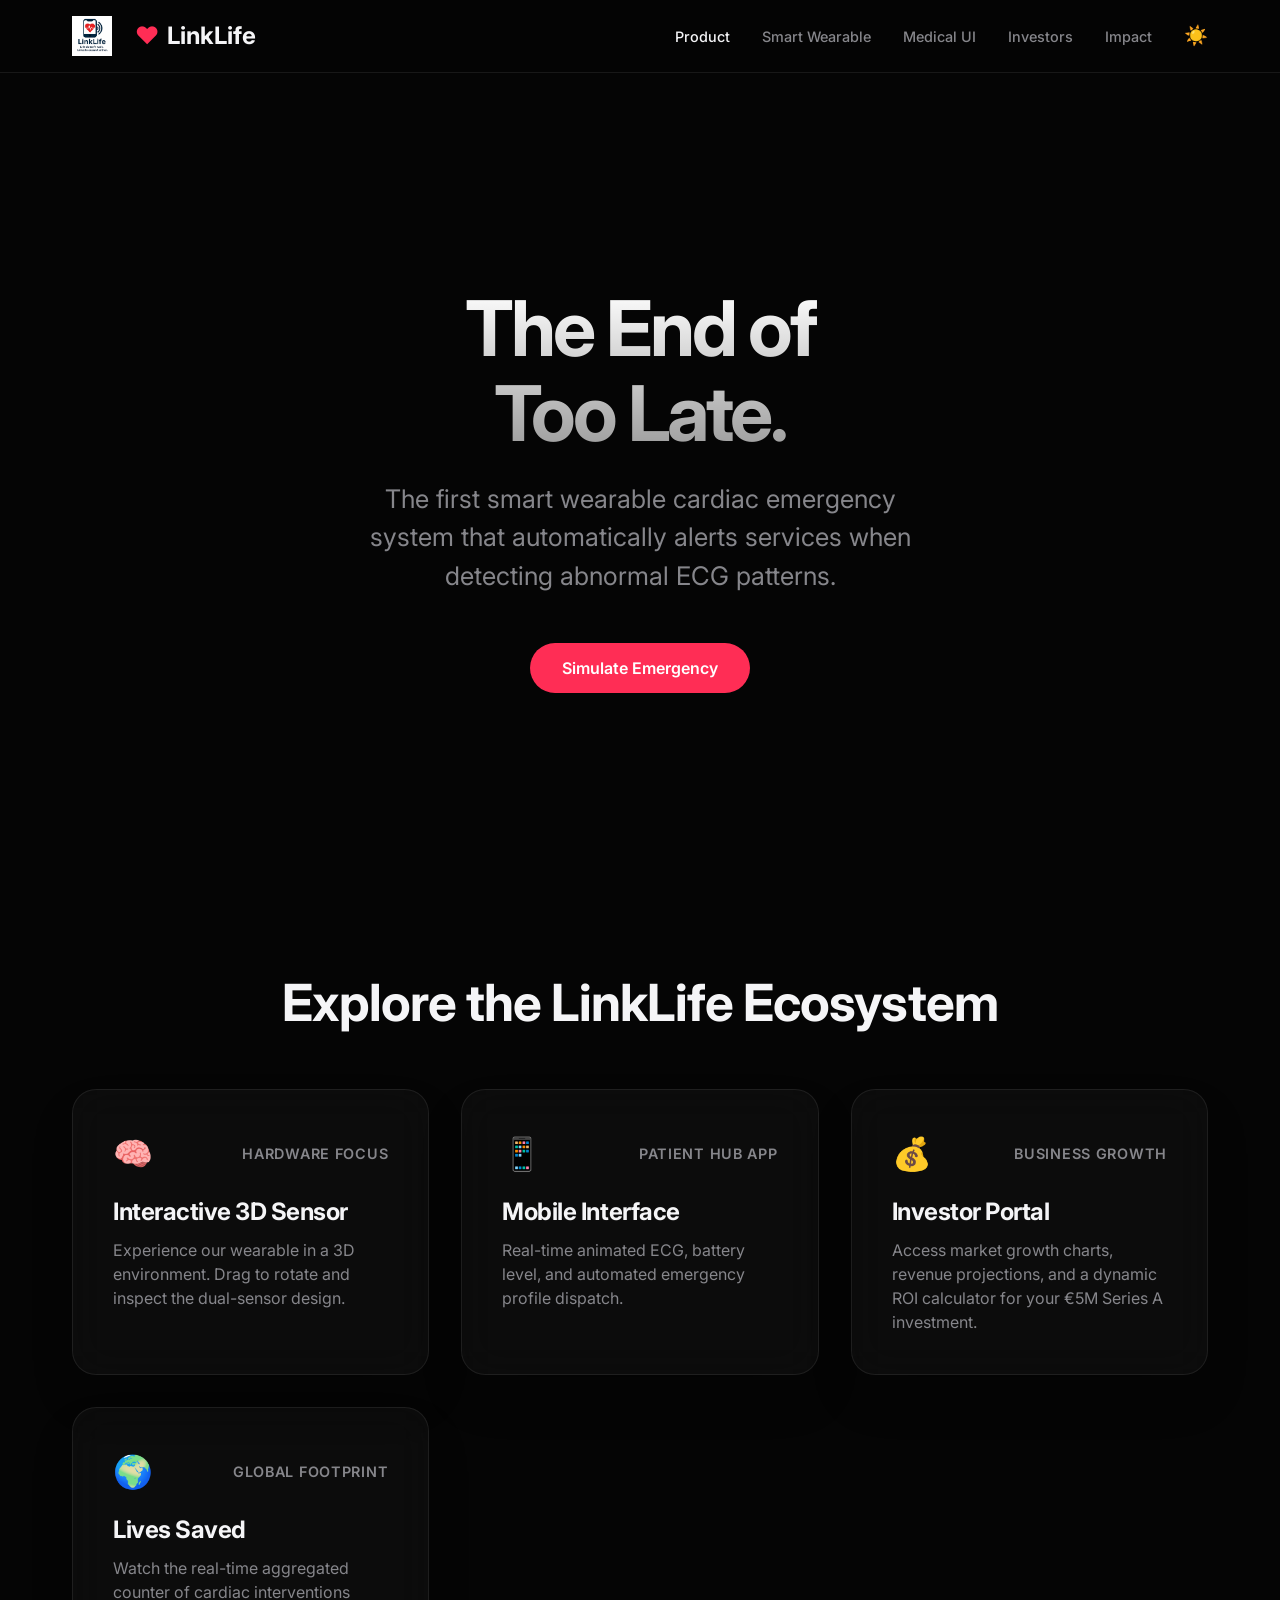
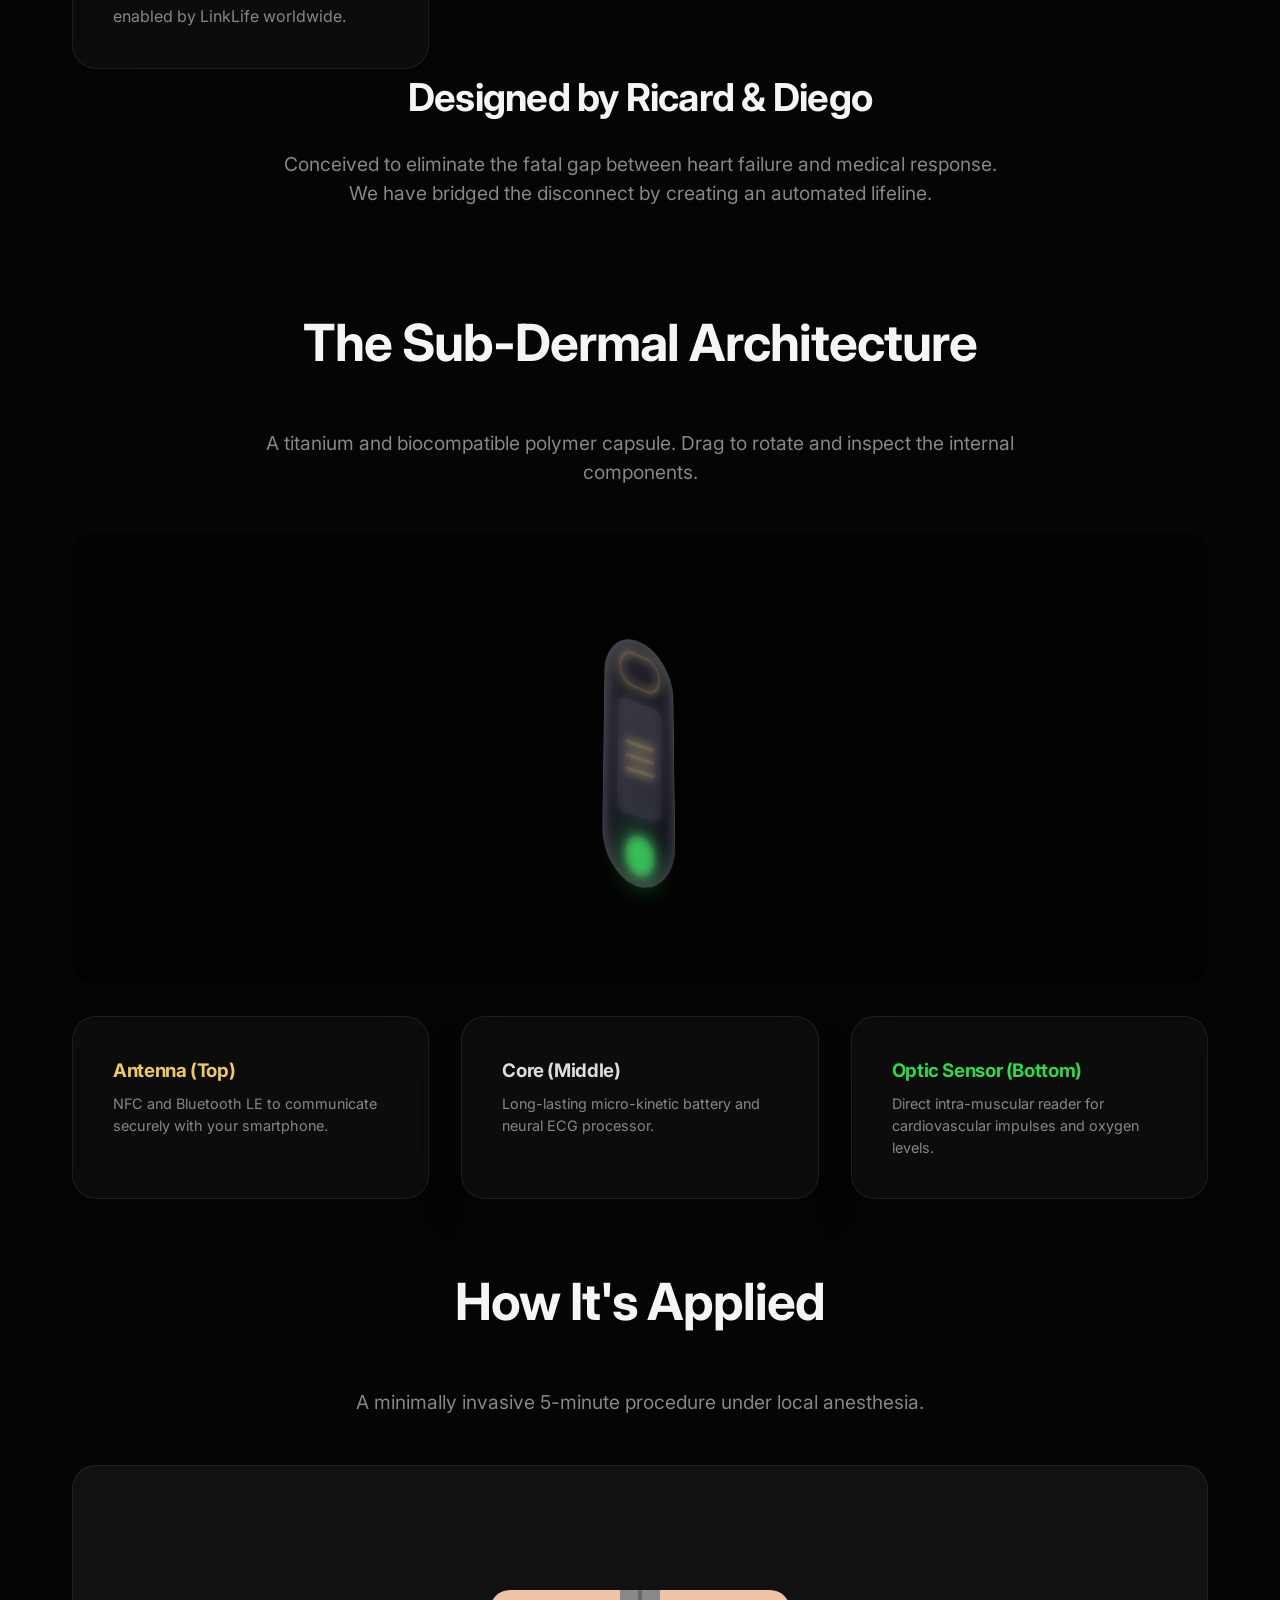
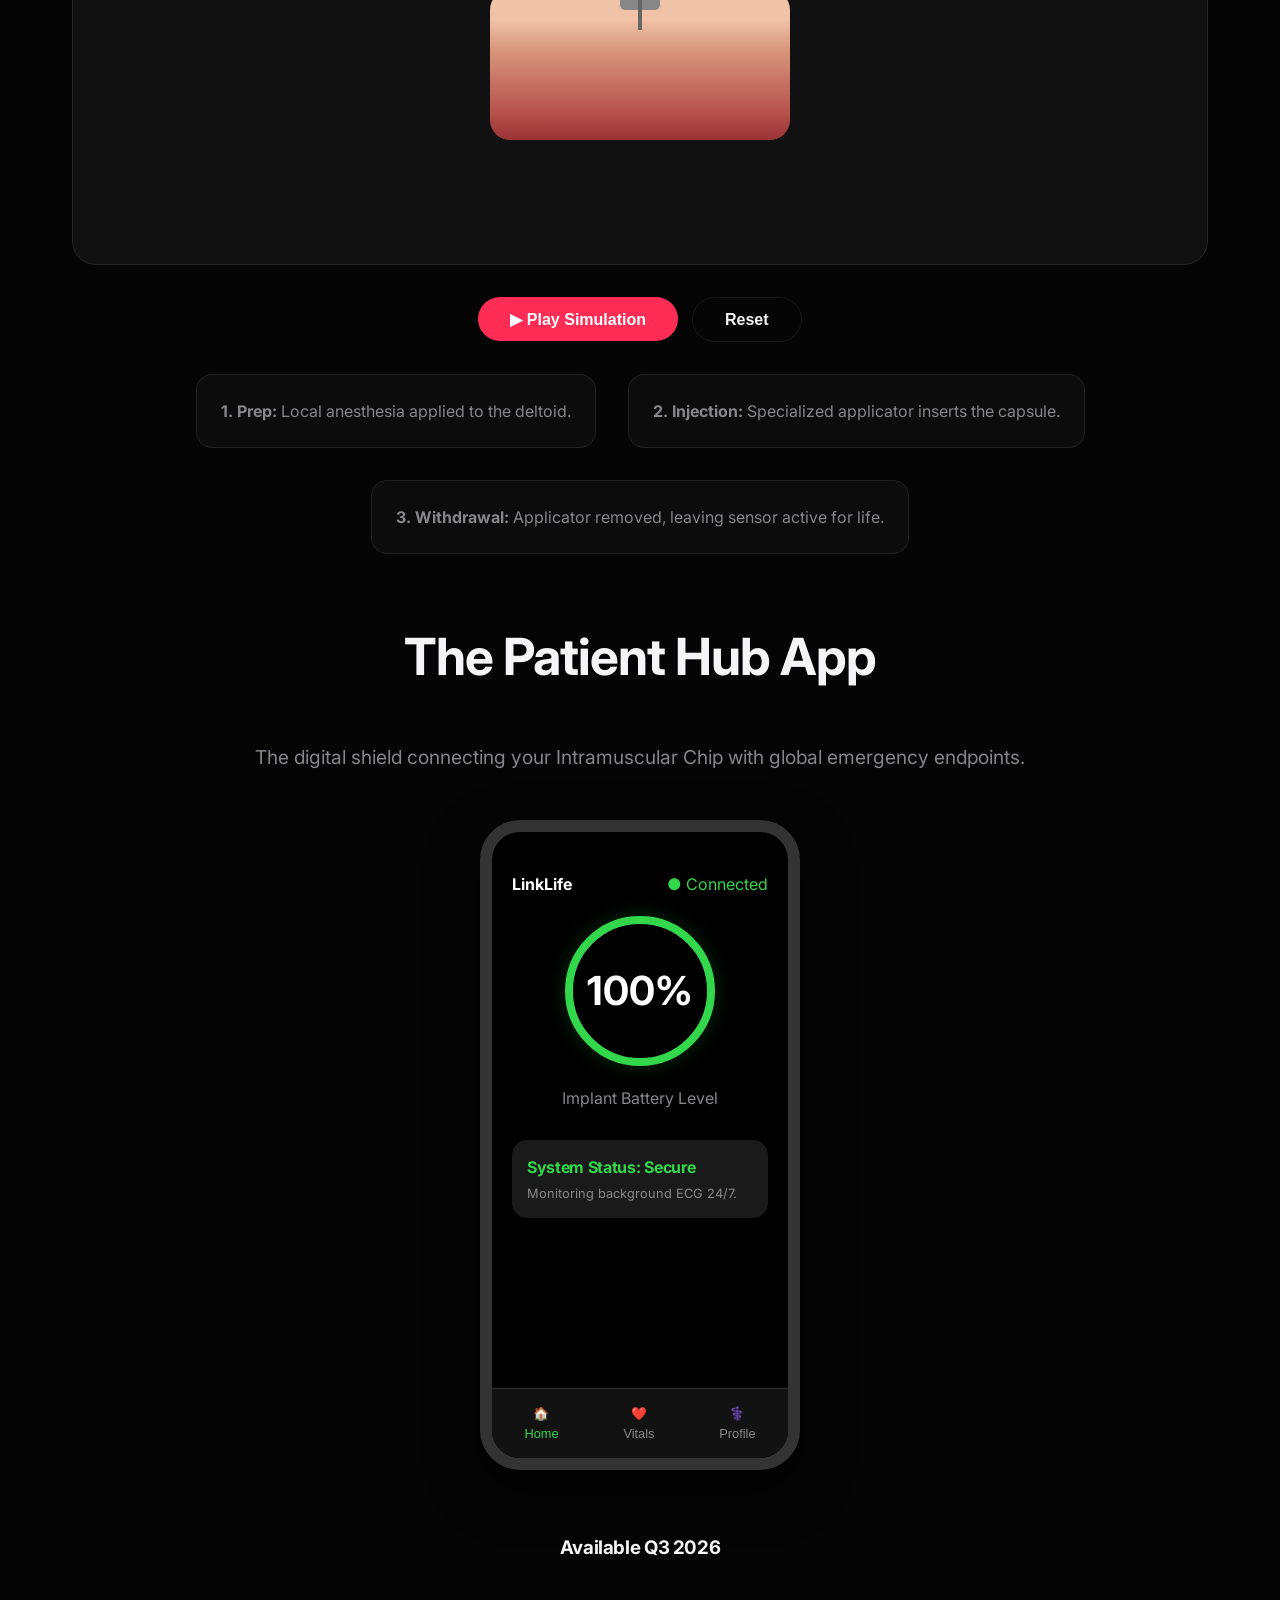
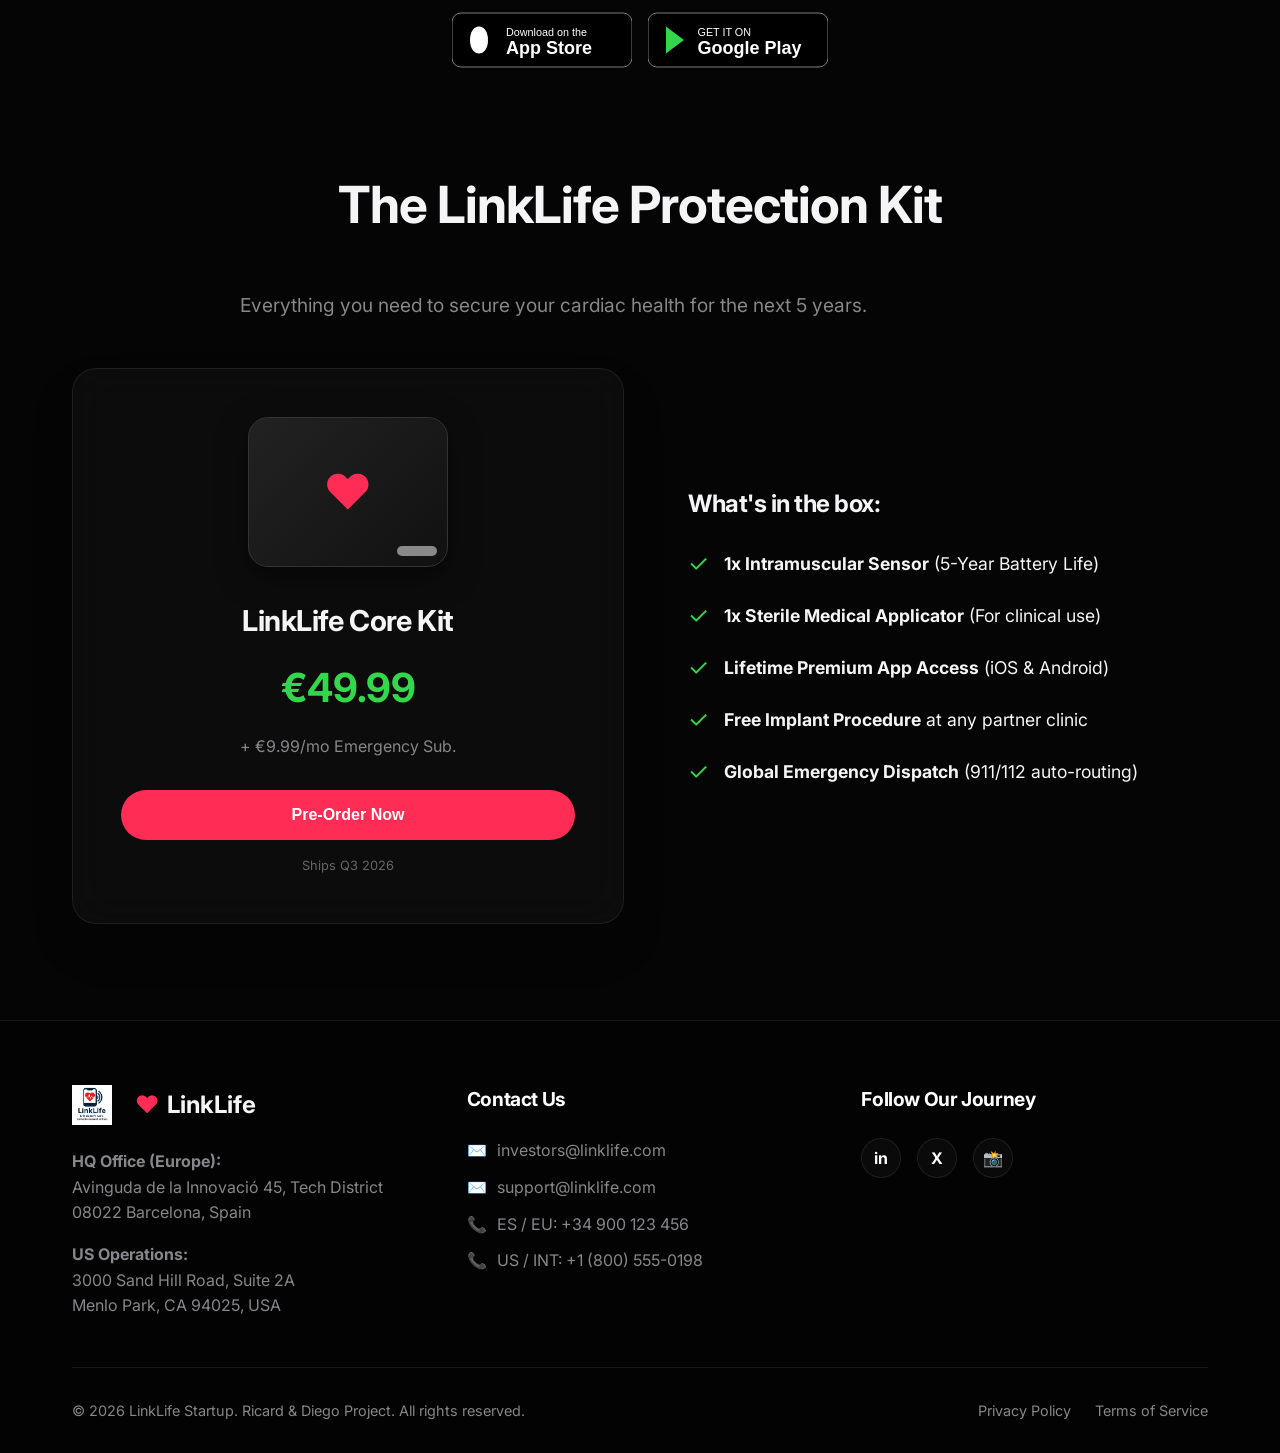
==== commit b543faf7: "Add purchase section, package details, HQ locations and contact info" ====
--- a/index.html
+++ b/index.html
@@ -589,15 +589,136 @@
             </div>
         </section>
 
+        <!-- 4. Purchase / The Package -->
+        <section id="purchase-section" class="container" style="padding-top: 6rem; padding-bottom: 2rem;">
+            <div class="fade-in-up text-center">
+                <h2 class="section-title">The LinkLife Protection Kit</h2>
+                <p
+                    style="color: var(--text-muted); font-size: 1.2rem; margin-bottom: 3rem; max-width: 800px; margin-left: auto; margin-right: auto;">
+                    Everything you need to secure your cardiac health for the next 5 years.
+                </p>
+            </div>
+
+            <div class="dashboard-grid fade-in-up delay-100" style="align-items: center;">
+                <!-- Product Image/Mockup Box -->
+                <div class="glass-panel" style="text-align: center; padding: 3rem;">
+                    <div
+                        style="width: 200px; height: 150px; background: linear-gradient(135deg, #222, #111); margin: 0 auto 2rem auto; border-radius: 20px; border: 1px solid #333; position: relative; box-shadow: 0 10px 30px rgba(0,0,0,0.5); display: flex; align-items: center; justify-content: center;">
+                        <span class="logo-icon" style="font-size: 3rem;">❤️</span>
+                        <div
+                            style="position: absolute; bottom: 10px; right: 10px; width: 40px; height: 10px; background: #fff; border-radius: 5px; opacity: 0.5;">
+                        </div>
+                    </div>
+                    <h3 style="font-size: 1.8rem; margin-bottom: 1rem;">LinkLife Core Kit</h3>
+                    <div style="font-size: 2.5rem; font-weight: bold; color: var(--ecg-normal); margin-bottom: 1rem;">
+                        €49.99</div>
+                    <p style="color: var(--text-muted); margin-bottom: 2rem;">+ €9.99/mo Emergency Sub.</p>
+                    <button class="btn btn-accent" style="width: 100%; padding: 1rem;">Pre-Order Now</button>
+                    <p style="font-size: 0.8rem; color: #666; margin-top: 1rem;">Ships Q3 2026</p>
+                </div>
+
+                <!-- Package Contents List -->
+                <div style="padding-left: 2rem;">
+                    <h3 style="margin-bottom: 1.5rem; font-size: 1.5rem;">What's in the box:</h3>
+                    <ul style="list-style: none; padding: 0;">
+                        <li style="margin-bottom: 1rem; display: flex; align-items: center; font-size: 1.1rem;">
+                            <span style="color: var(--ecg-normal); margin-right: 15px; font-size: 1.5rem;">✓</span>
+                            <span><strong>1x Intramuscular Sensor</strong> (5-Year Battery Life)</span>
+                        </li>
+                        <li style="margin-bottom: 1rem; display: flex; align-items: center; font-size: 1.1rem;">
+                            <span style="color: var(--ecg-normal); margin-right: 15px; font-size: 1.5rem;">✓</span>
+                            <span><strong>1x Sterile Medical Applicator</strong> (For clinical use)</span>
+                        </li>
+                        <li style="margin-bottom: 1rem; display: flex; align-items: center; font-size: 1.1rem;">
+                            <span style="color: var(--ecg-normal); margin-right: 15px; font-size: 1.5rem;">✓</span>
+                            <span><strong>Lifetime Premium App Access</strong> (iOS & Android)</span>
+                        </li>
+                        <li style="margin-bottom: 1rem; display: flex; align-items: center; font-size: 1.1rem;">
+                            <span style="color: var(--ecg-normal); margin-right: 15px; font-size: 1.5rem;">✓</span>
+                            <span><strong>Free Implant Procedure</strong> at any partner clinic</span>
+                        </li>
+                        <li style="margin-bottom: 1rem; display: flex; align-items: center; font-size: 1.1rem;">
+                            <span style="color: var(--ecg-normal); margin-right: 15px; font-size: 1.5rem;">✓</span>
+                            <span><strong>Global Emergency Dispatch</strong> (911/112 auto-routing)</span>
+                        </li>
+                    </ul>
+                </div>
+            </div>
+        </section>
+
     </main>
 
-    <footer style="border-top: 1px solid var(--glass-border); padding: 3rem 0; margin-top: 4rem;">
-        <div class="container"
-            style="display: flex; justify-content: space-between; align-items: center; color: var(--text-muted); font-size: 0.9rem;">
-            <p>&copy; 2026 LinkLife startup. All rights reserved.</p>
-            <div style="display: flex; gap: 1.5rem;">
-                <span>Confidential</span>
-                <span>Silicon Valley, CA</span>
+    <footer
+        style="border-top: 1px solid var(--glass-border); padding: 4rem 0 2rem 0; margin-top: 4rem; background: rgba(0,0,0,0.3);">
+        <div class="container fade-in-up">
+            <div
+                style="display: grid; grid-template-columns: repeat(auto-fit, minmax(250px, 1fr)); gap: 3rem; margin-bottom: 3rem;">
+
+                <!-- Brand & Address -->
+                <div>
+                    <a href="index.html" class="logo" style="display:flex; align-items:center; margin-bottom: 1.5rem;">
+                        <img src="assets/images/logo.png" alt="LinkLife Logo" class="header-logo-img"
+                            onerror="this.style.display='none';">
+                        <span class="logo-icon" style="margin-left:5px;">❤️</span> LinkLife
+                    </a>
+                    <p style="color: var(--text-muted); line-height: 1.6; margin-bottom: 1rem;">
+                        <strong>HQ Office (Europe):</strong><br>
+                        Avinguda de la Innovació 45, Tech District<br>
+                        08022 Barcelona, Spain
+                    </p>
+                    <p style="color: var(--text-muted); line-height: 1.6;">
+                        <strong>US Operations:</strong><br>
+                        3000 Sand Hill Road, Suite 2A<br>
+                        Menlo Park, CA 94025, USA
+                    </p>
+                </div>
+
+                <!-- Contact Info -->
+                <div>
+                    <h4 style="color: #fff; margin-bottom: 1.5rem; font-size: 1.2rem;">Contact Us</h4>
+                    <p style="color: var(--text-muted); margin-bottom: 0.8rem; display: flex; align-items: center;">
+                        <span style="margin-right: 10px;">✉️</span> investors@linklife.com
+                    </p>
+                    <p style="color: var(--text-muted); margin-bottom: 0.8rem; display: flex; align-items: center;">
+                        <span style="margin-right: 10px;">✉️</span> support@linklife.com
+                    </p>
+                    <p style="color: var(--text-muted); margin-bottom: 0.8rem; display: flex; align-items: center;">
+                        <span style="margin-right: 10px;">📞</span> ES / EU: +34 900 123 456
+                    </p>
+                    <p style="color: var(--text-muted); margin-bottom: 1.5rem; display: flex; align-items: center;">
+                        <span style="margin-right: 10px;">📞</span> US / INT: +1 (800) 555-0198
+                    </p>
+                </div>
+
+                <!-- Social & Legal -->
+                <div>
+                    <h4 style="color: #fff; margin-bottom: 1.5rem; font-size: 1.2rem;">Follow Our Journey</h4>
+                    <div style="display: flex; gap: 1rem; margin-bottom: 2rem;">
+                        <!-- Social Icons Placeholders -->
+                        <a href="#"
+                            style="width: 40px; height: 40px; border-radius: 50%; background: var(--glass-bg); display: flex; align-items: center; justify-content: center; text-decoration: none; border: 1px solid var(--glass-border); color: #fff; transition: transform 0.2s;">
+                            <span style="font-weight: bold;">in</span>
+                        </a>
+                        <a href="#"
+                            style="width: 40px; height: 40px; border-radius: 50%; background: var(--glass-bg); display: flex; align-items: center; justify-content: center; text-decoration: none; border: 1px solid var(--glass-border); color: #fff; transition: transform 0.2s;">
+                            <span style="font-weight: bold;">X</span>
+                        </a>
+                        <a href="#"
+                            style="width: 40px; height: 40px; border-radius: 50%; background: var(--glass-bg); display: flex; align-items: center; justify-content: center; text-decoration: none; border: 1px solid var(--glass-border); color: #fff; transition: transform 0.2s;">
+                            <span>📸</span>
+                        </a>
+                    </div>
+                </div>
+
+            </div>
+
+            <div
+                style="border-top: 1px solid var(--glass-border); padding-top: 2rem; display: flex; justify-content: space-between; align-items: center; color: var(--text-muted); font-size: 0.9rem; flex-wrap: wrap; gap: 1rem;">
+                <p>&copy; 2026 LinkLife Startup. Ricard & Diego Project. All rights reserved.</p>
+                <div style="display: flex; gap: 1.5rem;">
+                    <a href="#" style="color: inherit; text-decoration: none;">Privacy Policy</a>
+                    <a href="#" style="color: inherit; text-decoration: none;">Terms of Service</a>
+                </div>
             </div>
         </div>
     </footer>
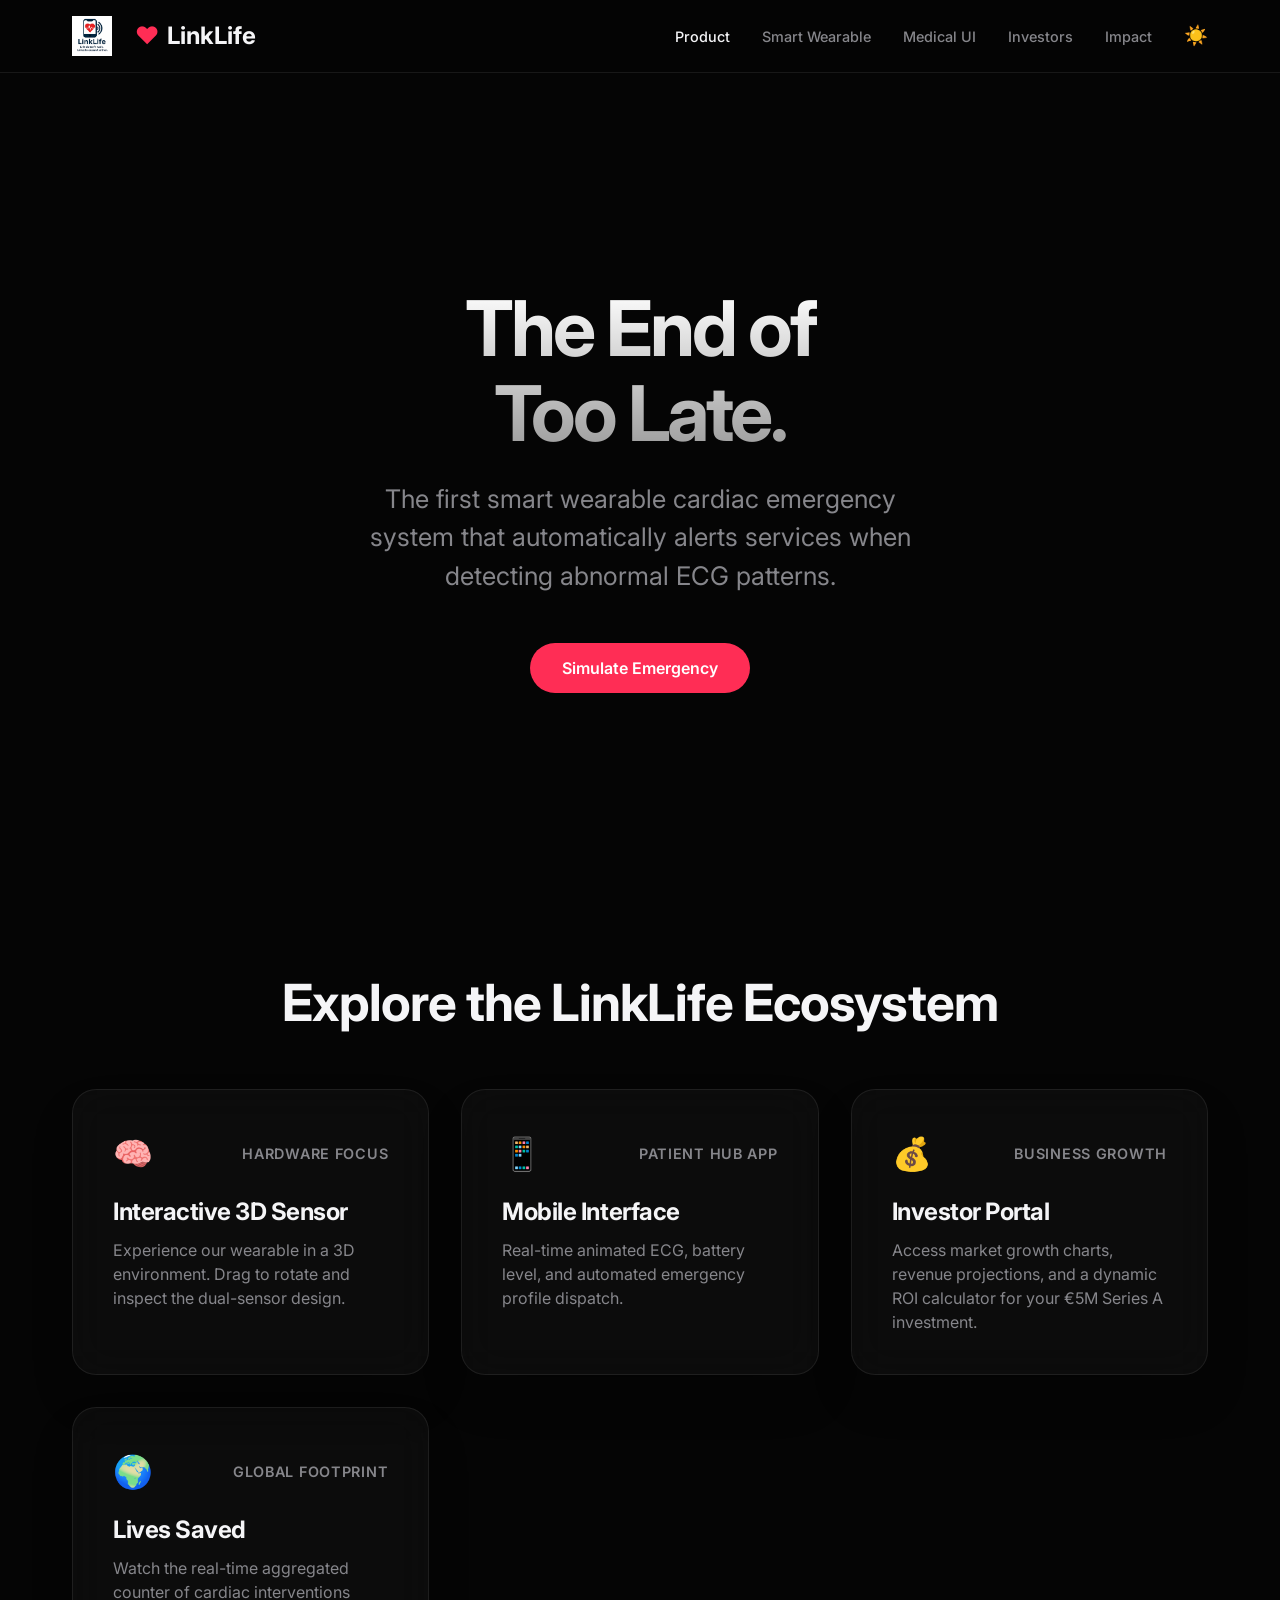
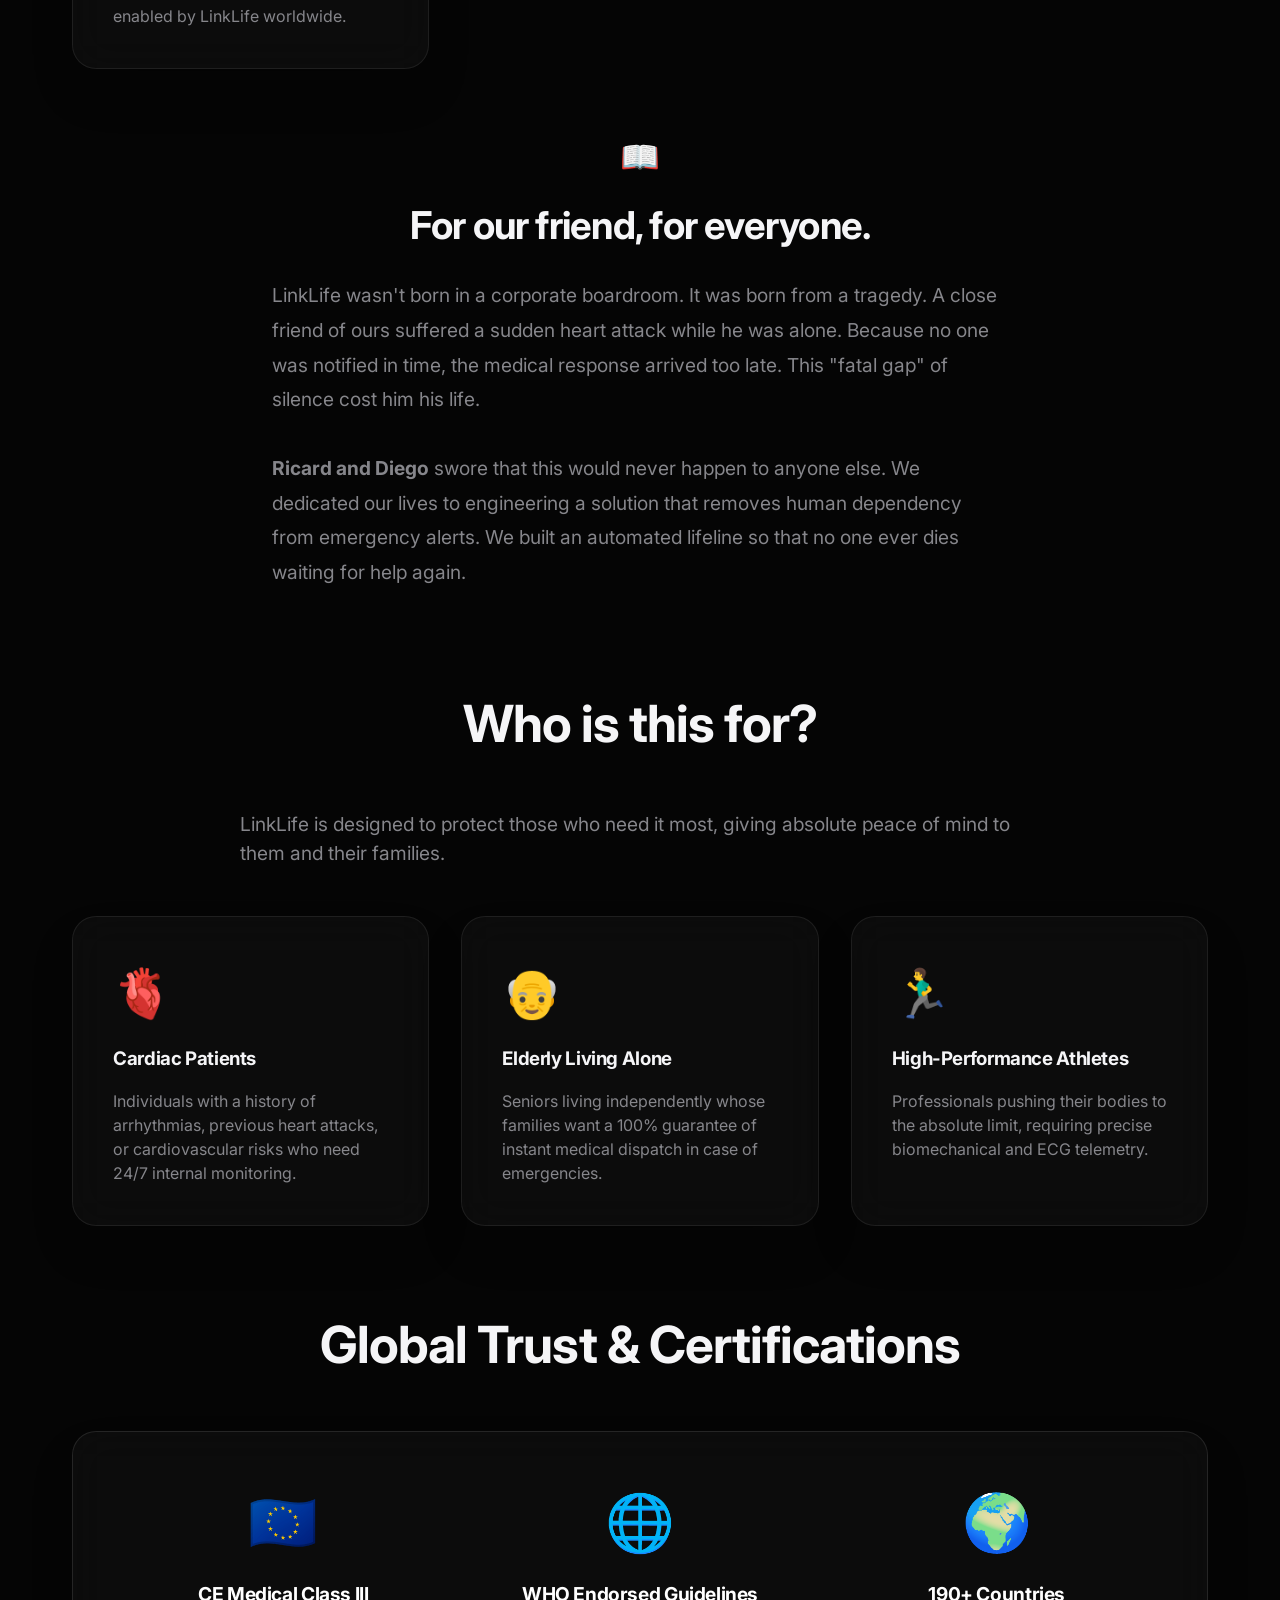
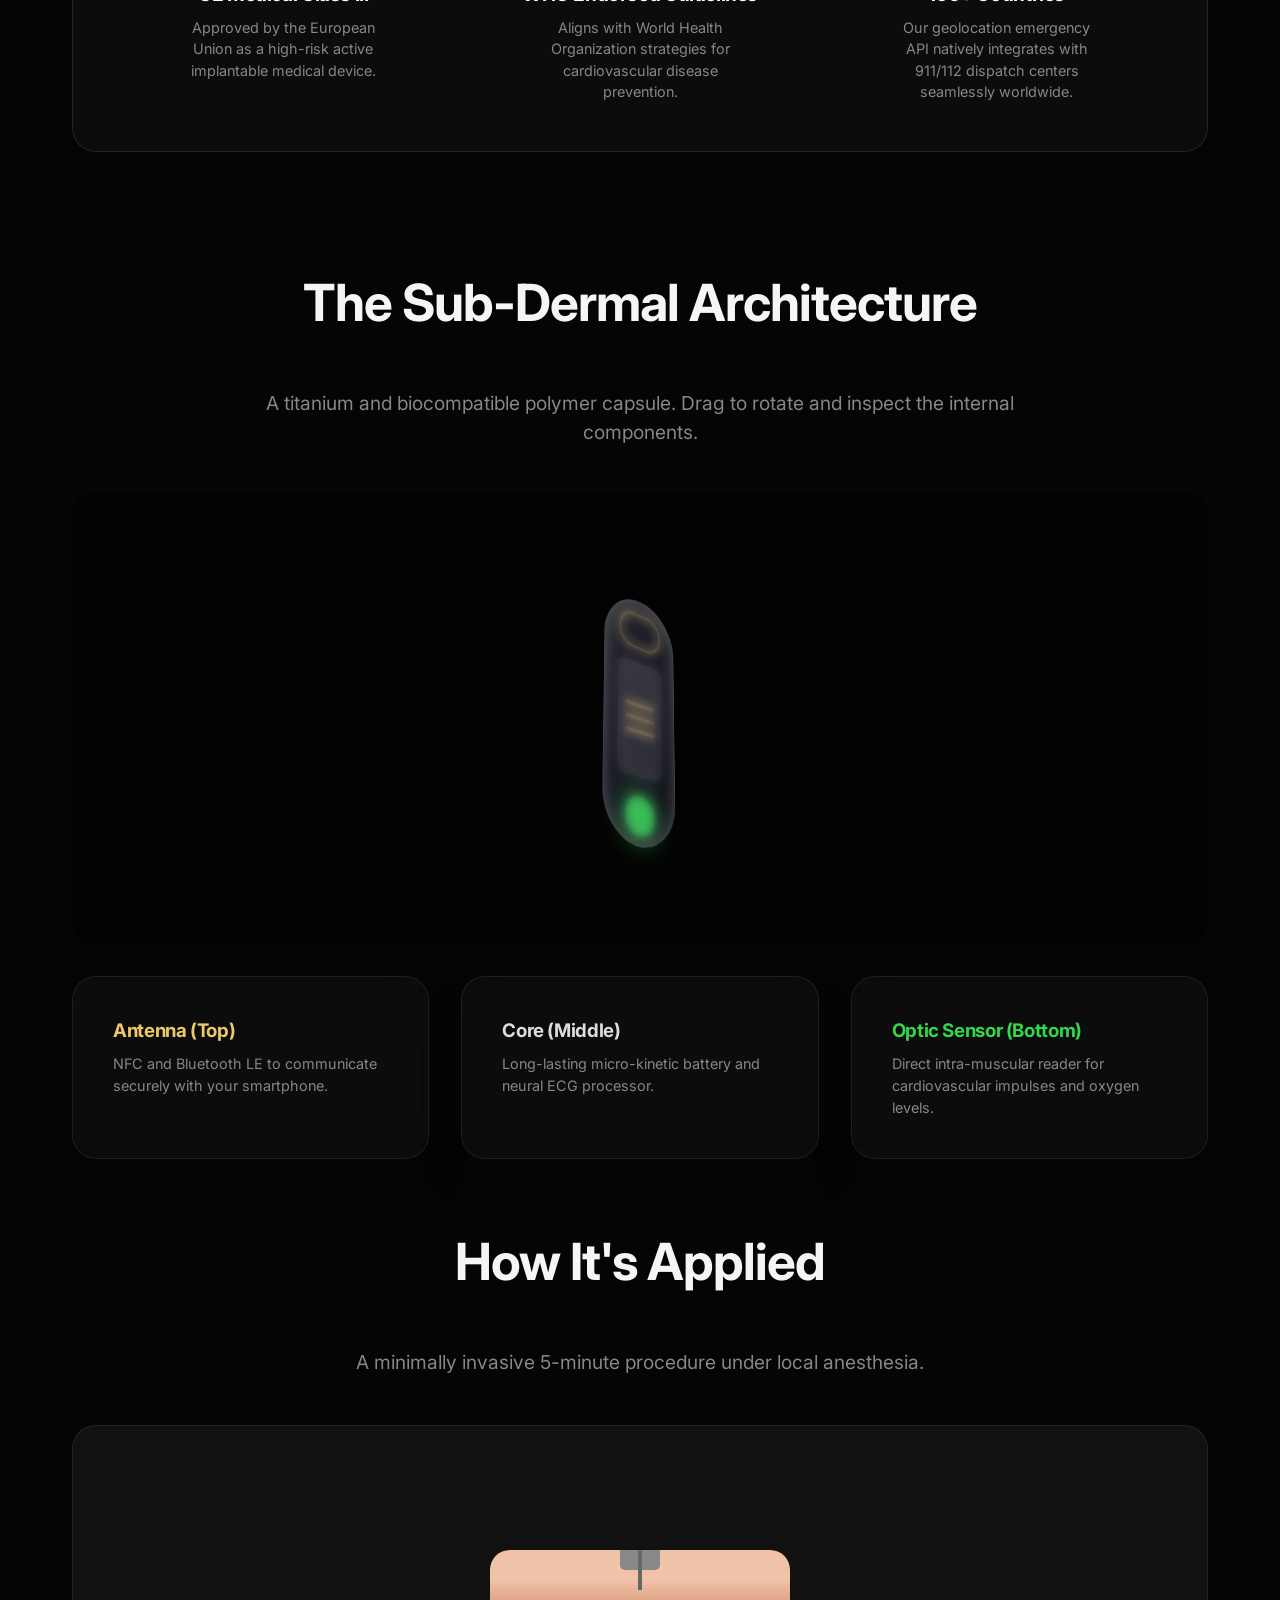
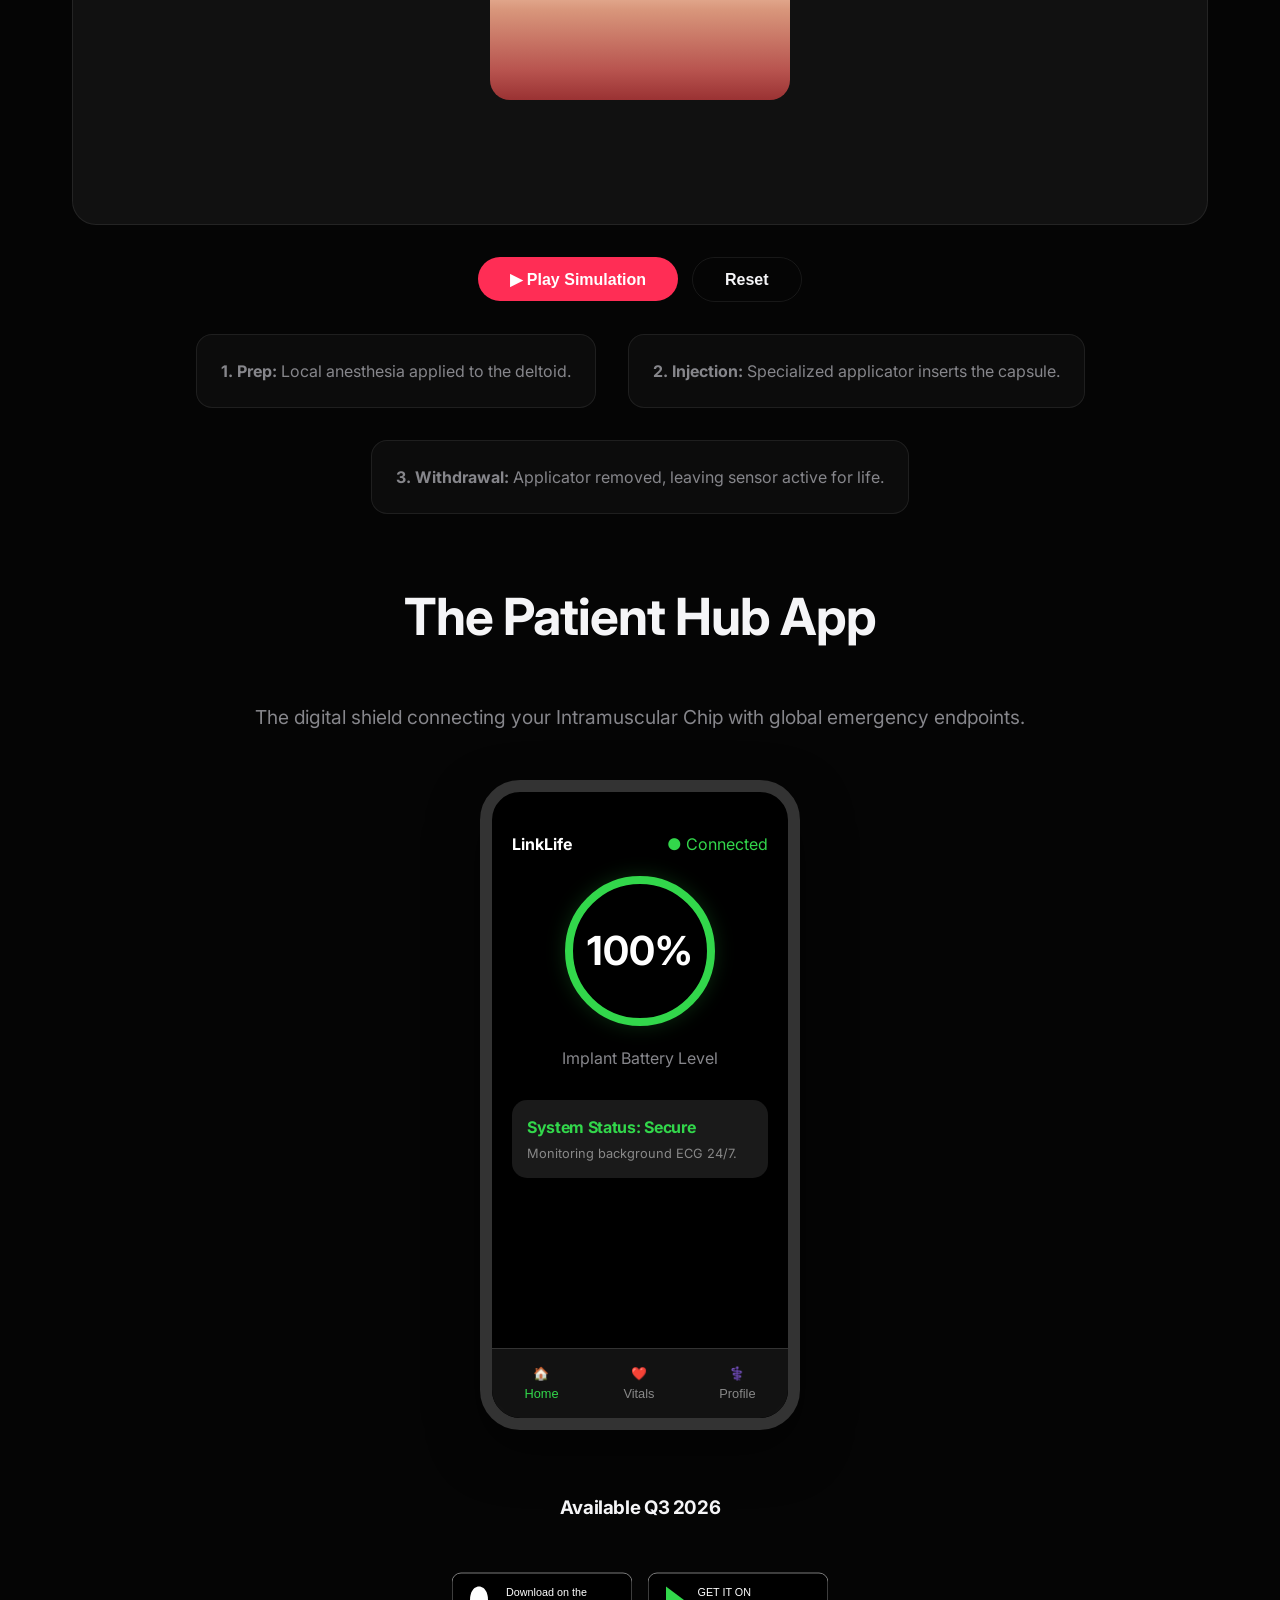
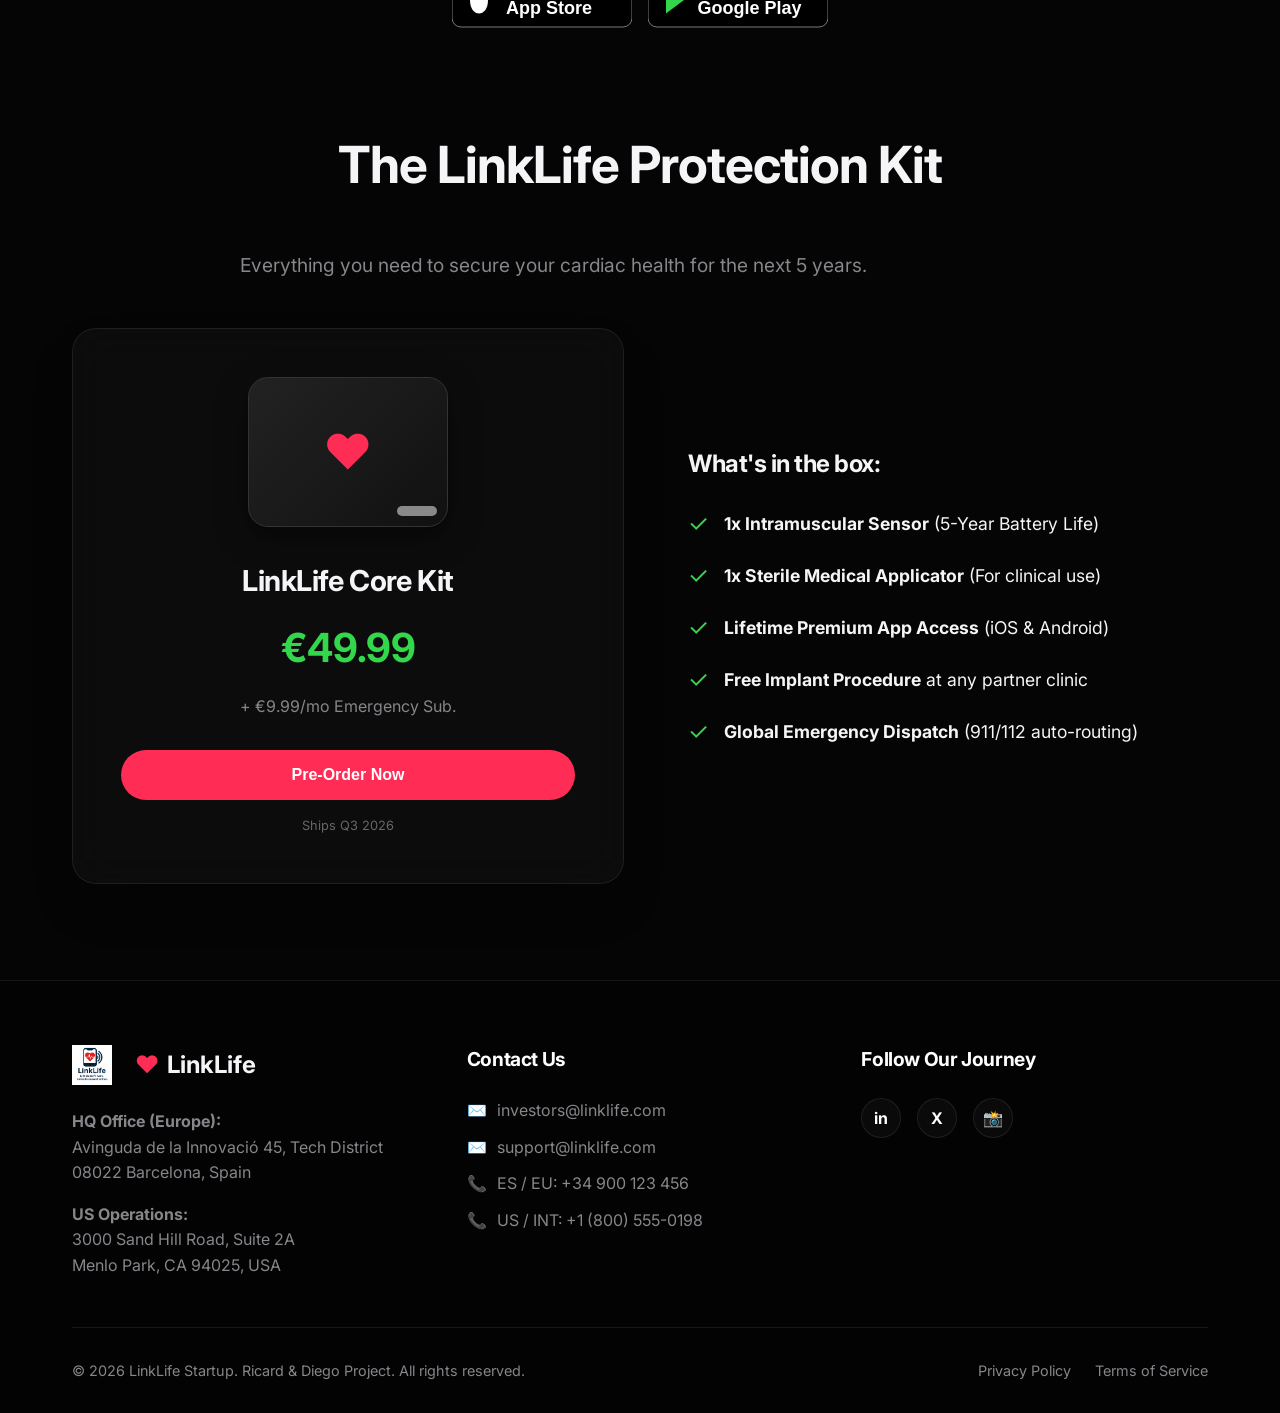
==== commit 6b279afd: "Add Origin Story, Target Audience, and Certifications sections" ====
--- a/index.html
+++ b/index.html
@@ -399,15 +399,89 @@
             </div>
         </section>
 
-        <!-- Story section -->
-        <section class="container" style="text-align: center; max-width: 800px;">
+        <!-- 1. Our Story -->
+        <section class="container" style="text-align: center; max-width: 800px; padding-top: 4rem;">
             <div class="fade-in-up">
-                <h2 style="font-size: clamp(2rem, 3vw, 3rem); margin-bottom: 1.5rem;">Designed by Ricard & Diego</h2>
-                <p style="color: var(--text-muted); font-size: 1.2rem; margin-bottom: 2rem;">
-                    Conceived to eliminate the fatal gap between heart failure and medical response. We have bridged the
-                    disconnect by creating an automated lifeline.
+                <div style="display: flex; justify-content: center; margin-bottom: 1rem;"><span
+                        style="font-size:2rem;">📖</span></div>
+                <h2 style="font-size: clamp(2rem, 3vw, 3rem); margin-bottom: 1.5rem;">For our friend, for everyone.</h2>
+                <p
+                    style="color: var(--text-muted); font-size: 1.2rem; margin-bottom: 2rem; line-height: 1.8; text-align: left;">
+                    LinkLife wasn't born in a corporate boardroom. It was born from a tragedy. A close friend of ours
+                    suffered a sudden heart attack while he was alone. Because no one was notified in time, the medical
+                    response arrived too late. This "fatal gap" of silence cost him his life.<br><br>
+                    <strong>Ricard and Diego</strong> swore that this would never happen to anyone else. We dedicated
+                    our lives to engineering a solution that removes human dependency from emergency alerts. We built an
+                    automated lifeline so that no one ever dies waiting for help again.
                 </p>
-                <!-- <a href="presentation.html" class="btn btn-outline">Read the Manifesto</a> -->
+            </div>
+        </section>
+
+        <!-- 2. Target Audience -->
+        <section class="container" style="padding-top: 4rem;">
+            <div class="fade-in-up text-center">
+                <h2 class="section-title">Who is this for?</h2>
+                <p
+                    style="color: var(--text-muted); font-size: 1.2rem; margin-bottom: 3rem; max-width: 800px; margin-left: auto; margin-right: auto;">
+                    LinkLife is designed to protect those who need it most, giving absolute peace of mind to them and
+                    their families.
+                </p>
+            </div>
+
+            <div class="dashboard-grid fade-in-up delay-100">
+                <div class="glass-panel text-center" style="transition: transform 0.3s;"
+                    onmouseover="this.style.transform='translateY(-5px)'"
+                    onmouseout="this.style.transform='translateY(0)'">
+                    <div style="font-size: 3rem; margin-bottom: 1rem;">🫀</div>
+                    <h3 style="margin-bottom: 1rem;">Cardiac Patients</h3>
+                    <p style="color: var(--text-muted);">Individuals with a history of arrhythmias, previous heart
+                        attacks, or cardiovascular risks who need 24/7 internal monitoring.</p>
+                </div>
+                <div class="glass-panel text-center" style="transition: transform 0.3s;"
+                    onmouseover="this.style.transform='translateY(-5px)'"
+                    onmouseout="this.style.transform='translateY(0)'">
+                    <div style="font-size: 3rem; margin-bottom: 1rem;">👴</div>
+                    <h3 style="margin-bottom: 1rem;">Elderly Living Alone</h3>
+                    <p style="color: var(--text-muted);">Seniors living independently whose families want a 100%
+                        guarantee of instant medical dispatch in case of emergencies.</p>
+                </div>
+                <div class="glass-panel text-center" style="transition: transform 0.3s;"
+                    onmouseover="this.style.transform='translateY(-5px)'"
+                    onmouseout="this.style.transform='translateY(0)'">
+                    <div style="font-size: 3rem; margin-bottom: 1rem;">🏃‍♂️</div>
+                    <h3 style="margin-bottom: 1rem;">High-Performance Athletes</h3>
+                    <p style="color: var(--text-muted);">Professionals pushing their bodies to the absolute limit,
+                        requiring precise biomechanical and ECG telemetry.</p>
+                </div>
+            </div>
+        </section>
+
+        <!-- 3. Certifications & Global Reach -->
+        <section class="container" style="padding-top: 5rem; padding-bottom: 3rem;">
+            <div class="fade-in-up text-center">
+                <h2 class="section-title">Global Trust & Certifications</h2>
+            </div>
+            <div class="glass-panel fade-in-up delay-100"
+                style="display: flex; flex-wrap: wrap; justify-content: space-around; align-items: start; padding: 3rem; gap: 2rem; margin-top: 2rem; border-color: rgba(255,255,255,0.1);">
+                <div style="text-align: center; flex: 1; min-width: 200px;">
+                    <div style="font-size: 3.5rem; margin-bottom: 1rem;">🇪🇺</div>
+                    <h4 style="font-size: 1.2rem; margin-bottom: 0.5rem; color: #fff;">CE Medical Class III</h4>
+                    <p style="color: var(--text-muted); font-size: 0.9rem; margin: 0 auto; max-width: 200px;">Approved
+                        by the European Union as a high-risk active implantable medical device.</p>
+                </div>
+                <div style="text-align: center; flex: 1; min-width: 200px;">
+                    <div style="font-size: 3.5rem; margin-bottom: 1rem;">🌐</div>
+                    <h4 style="font-size: 1.2rem; margin-bottom: 0.5rem; color: #fff;">WHO Endorsed Guidelines</h4>
+                    <p style="color: var(--text-muted); font-size: 0.9rem; margin: 0 auto; max-width: 200px;">Aligns
+                        with World Health Organization strategies for cardiovascular disease prevention.</p>
+                </div>
+                <div style="text-align: center; flex: 1; min-width: 200px;">
+                    <div style="font-size: 3.5rem; margin-bottom: 1rem;">🌍</div>
+                    <h4 style="font-size: 1.2rem; margin-bottom: 0.5rem; color: #fff;">190+ Countries</h4>
+                    <p style="color: var(--text-muted); font-size: 0.9rem; margin: 0 auto; max-width: 200px;">Our
+                        geolocation emergency API natively integrates with 911/112 dispatch centers seamlessly
+                        worldwide.</p>
+                </div>
             </div>
         </section>
         <!-- NEW SECTIONS ADDED -->
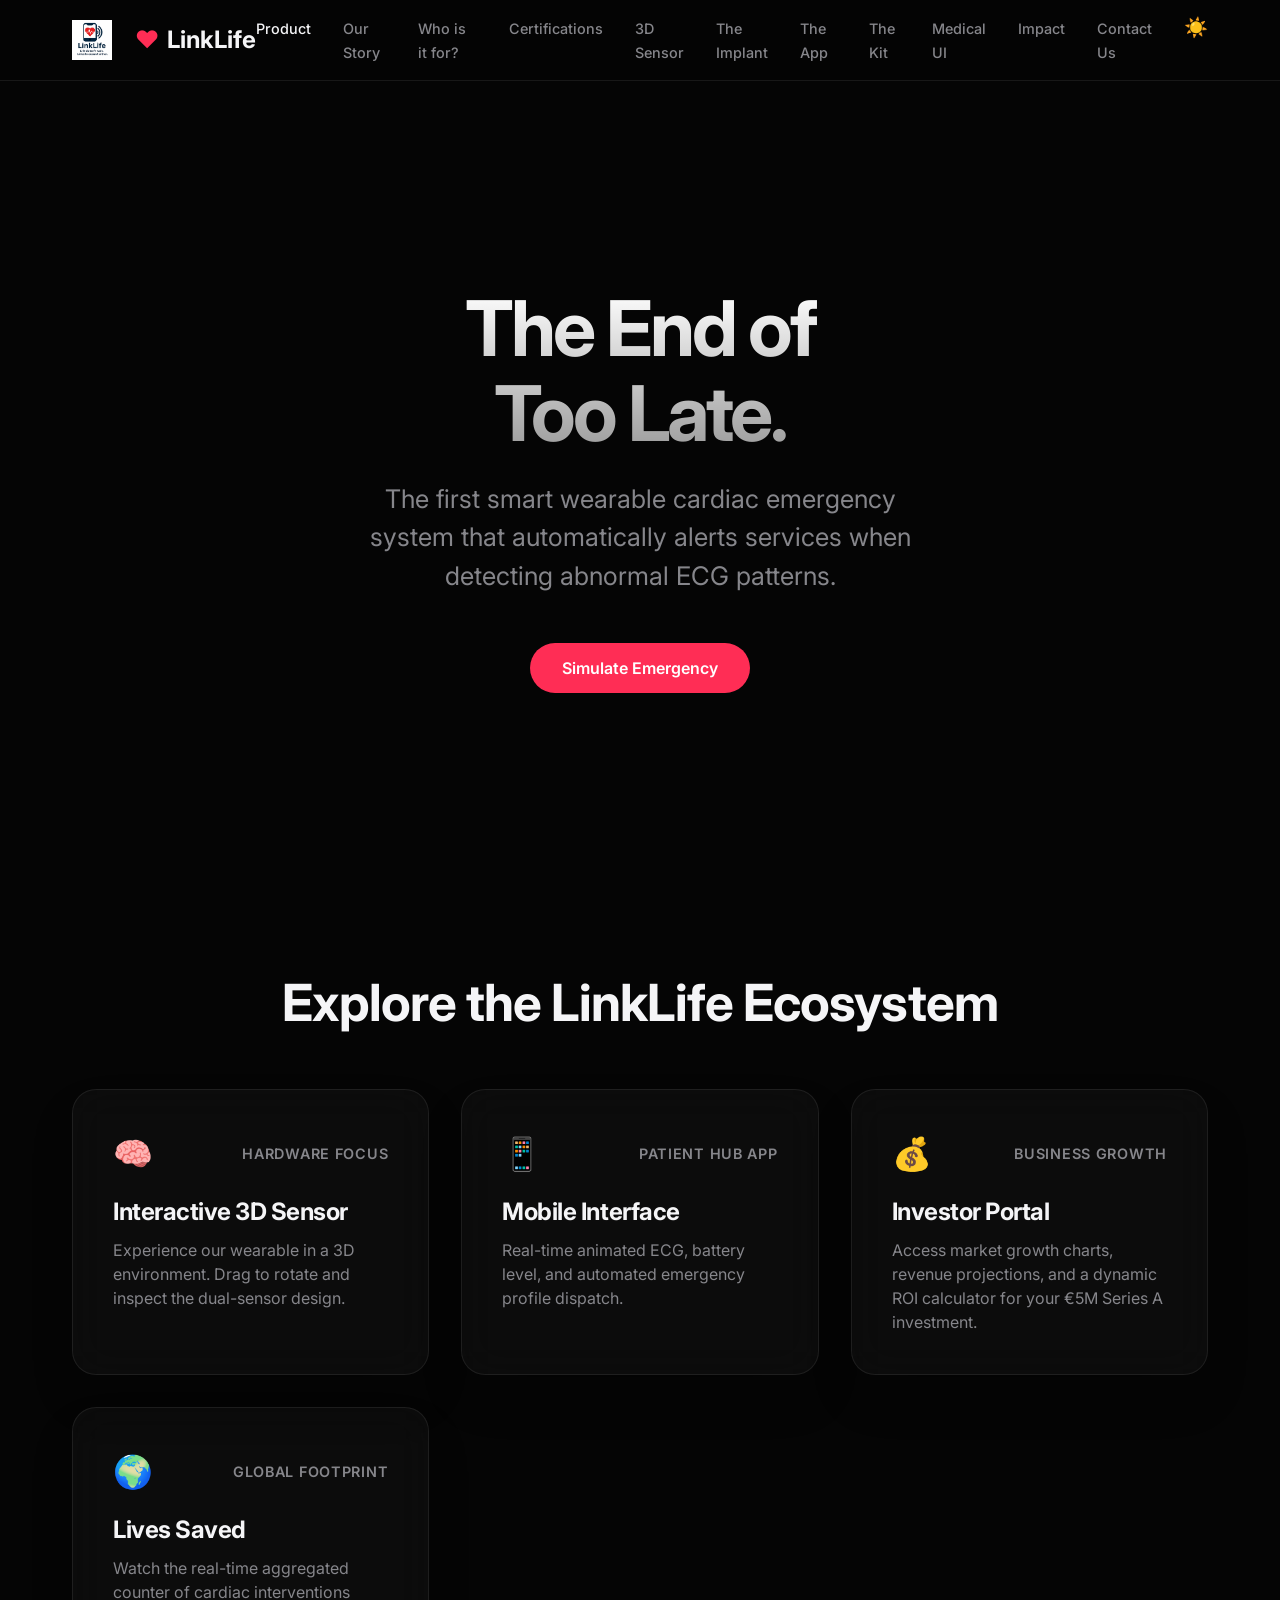
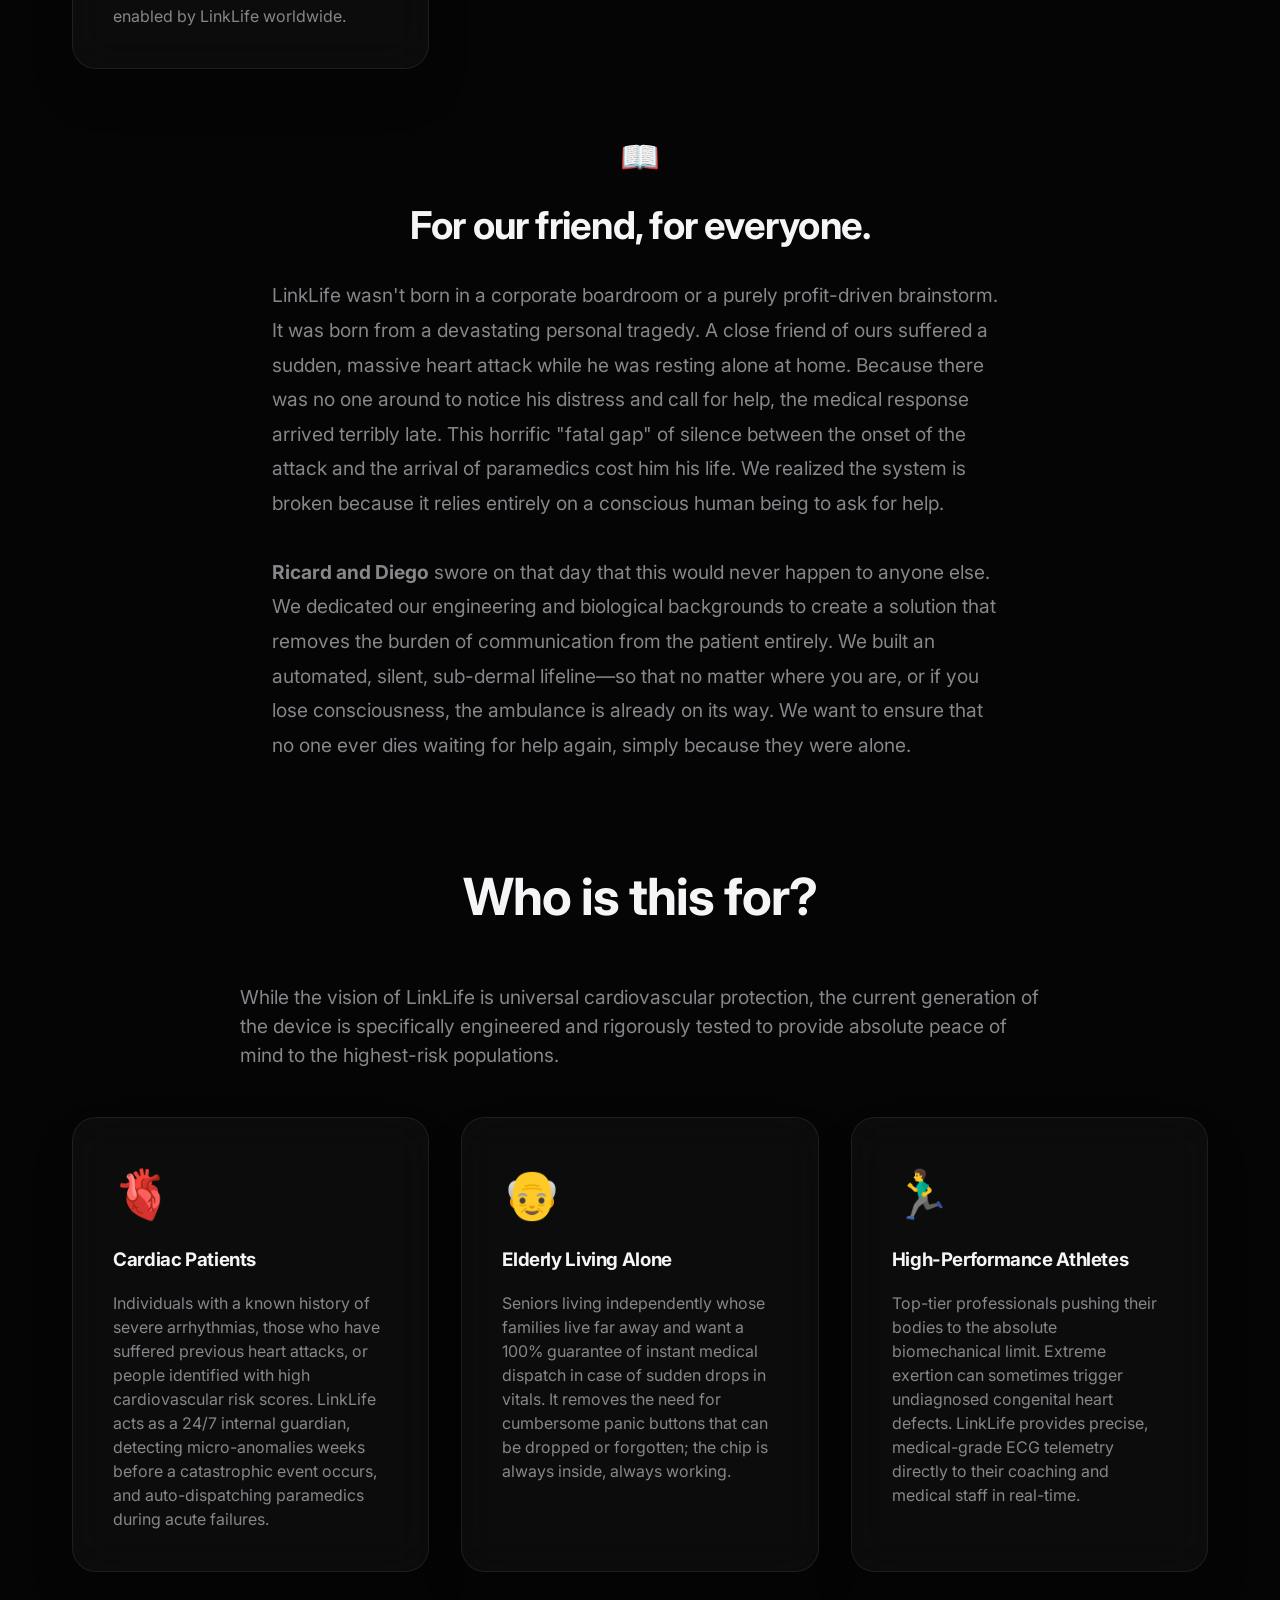
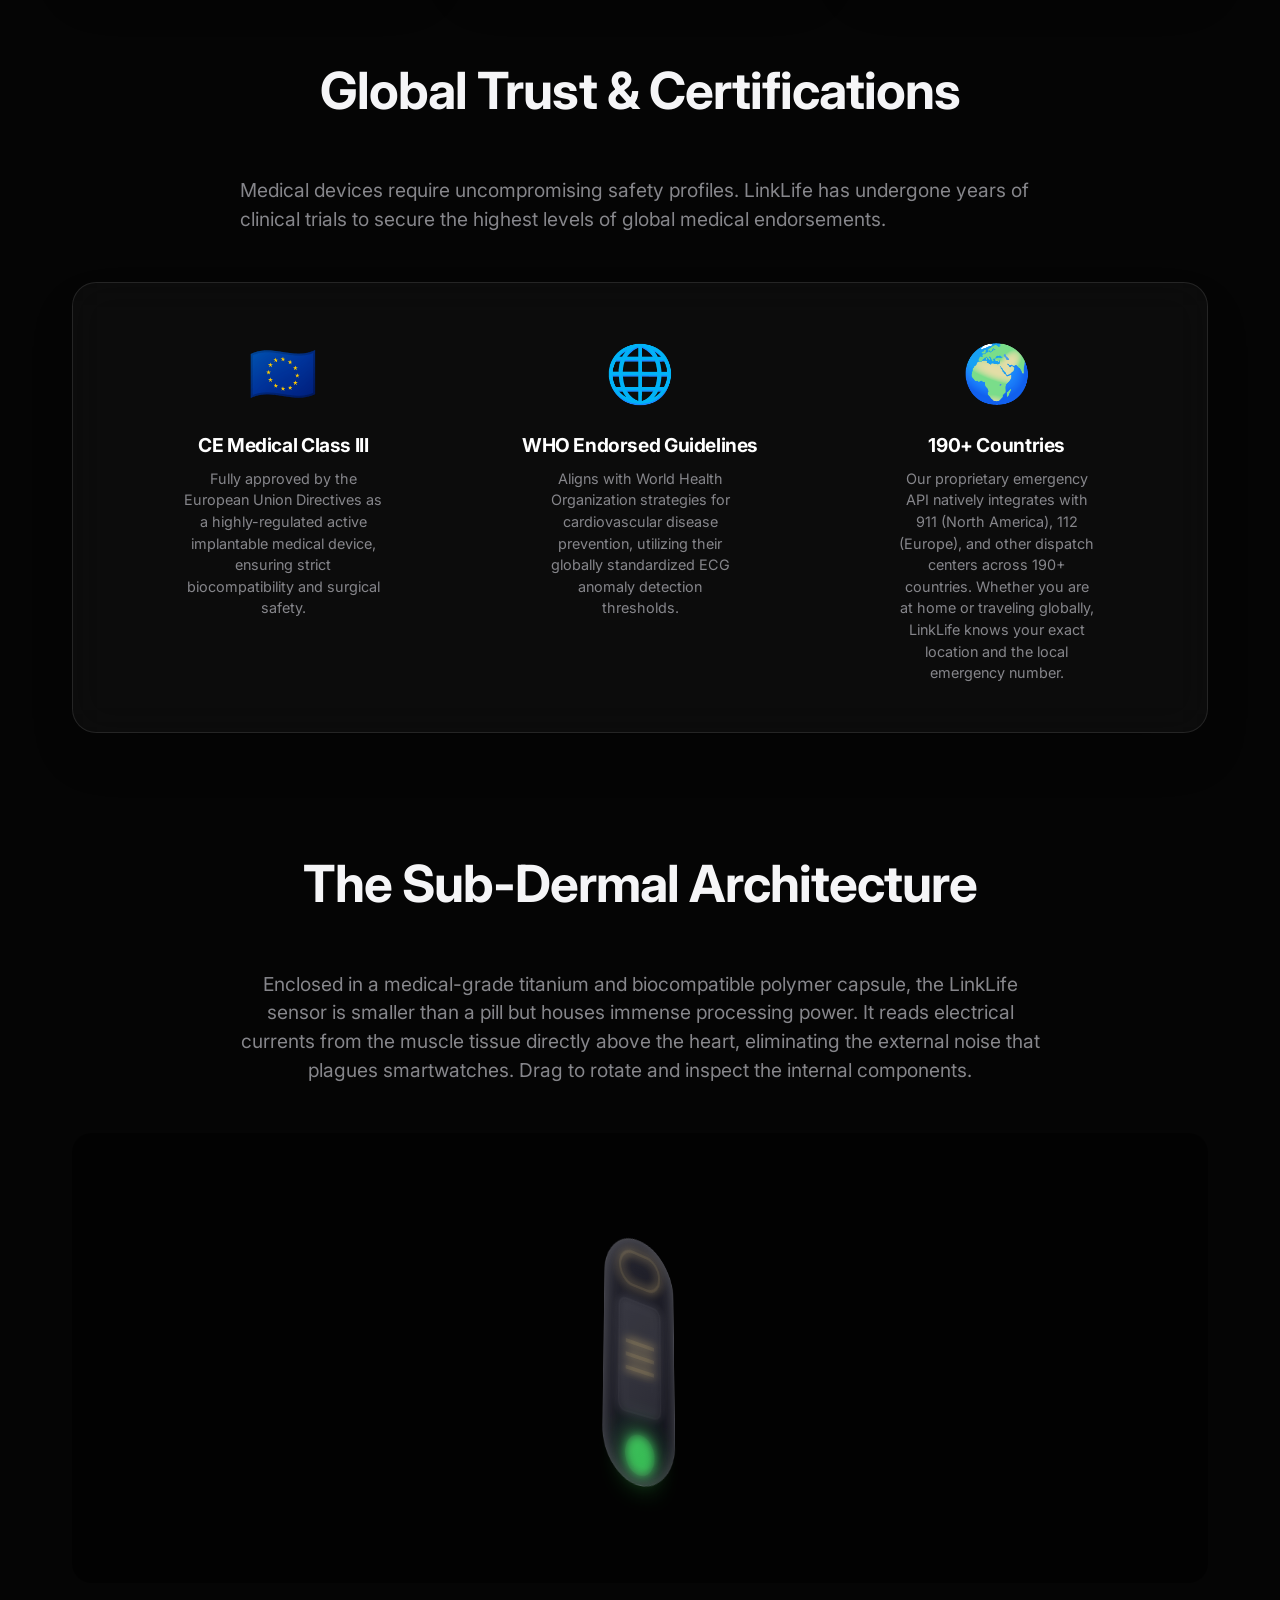
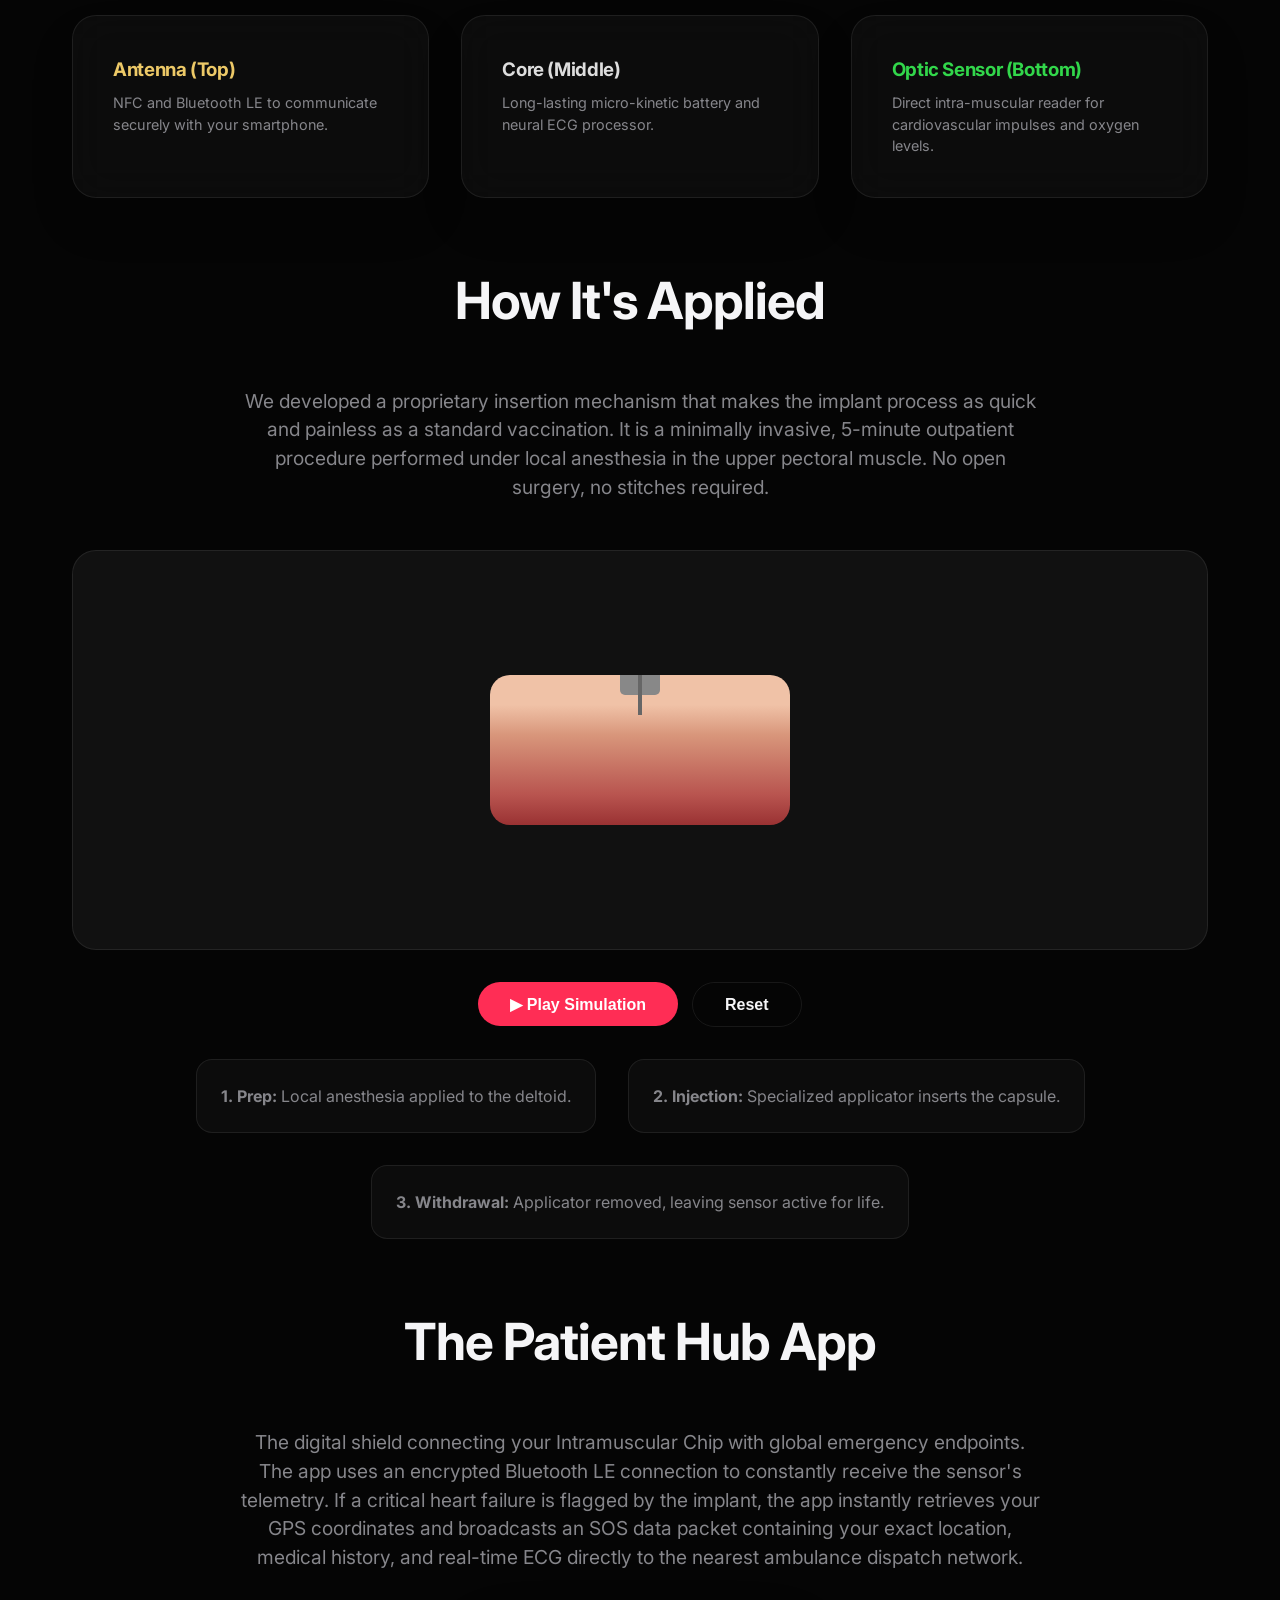
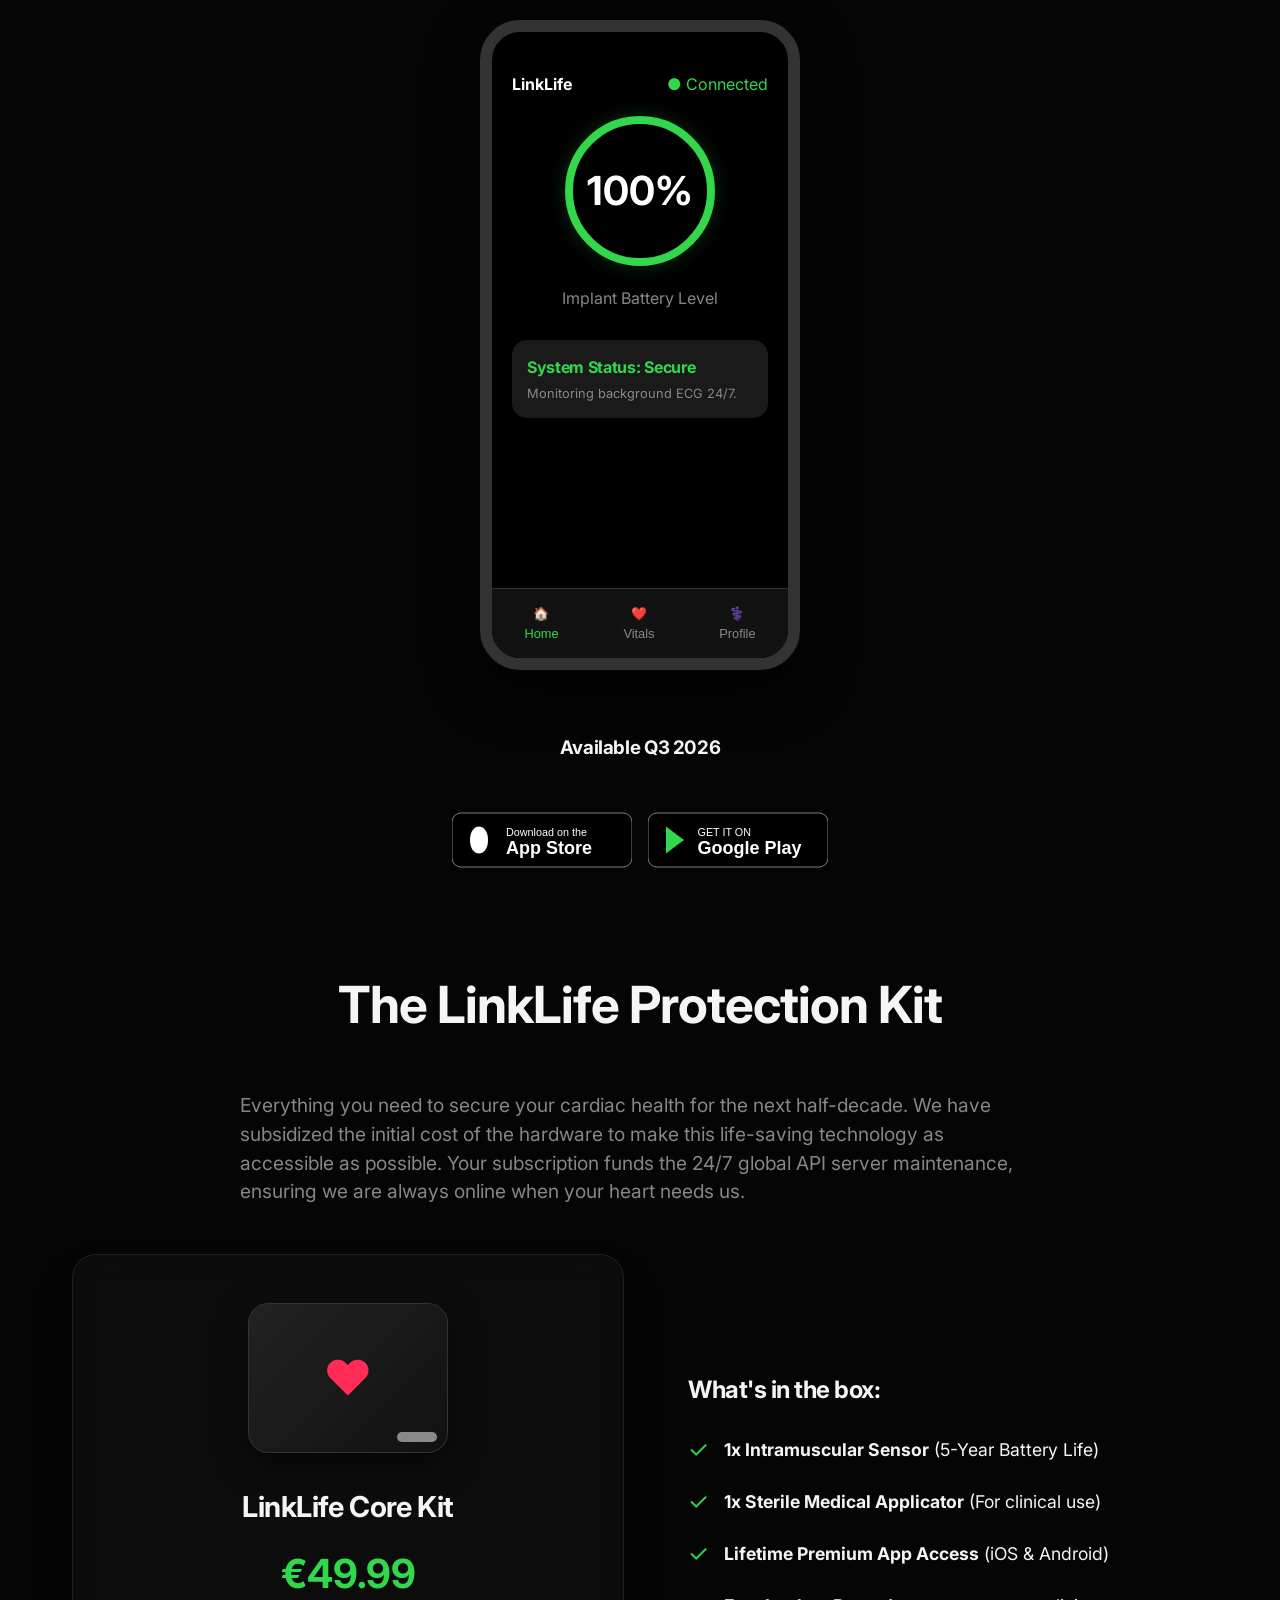
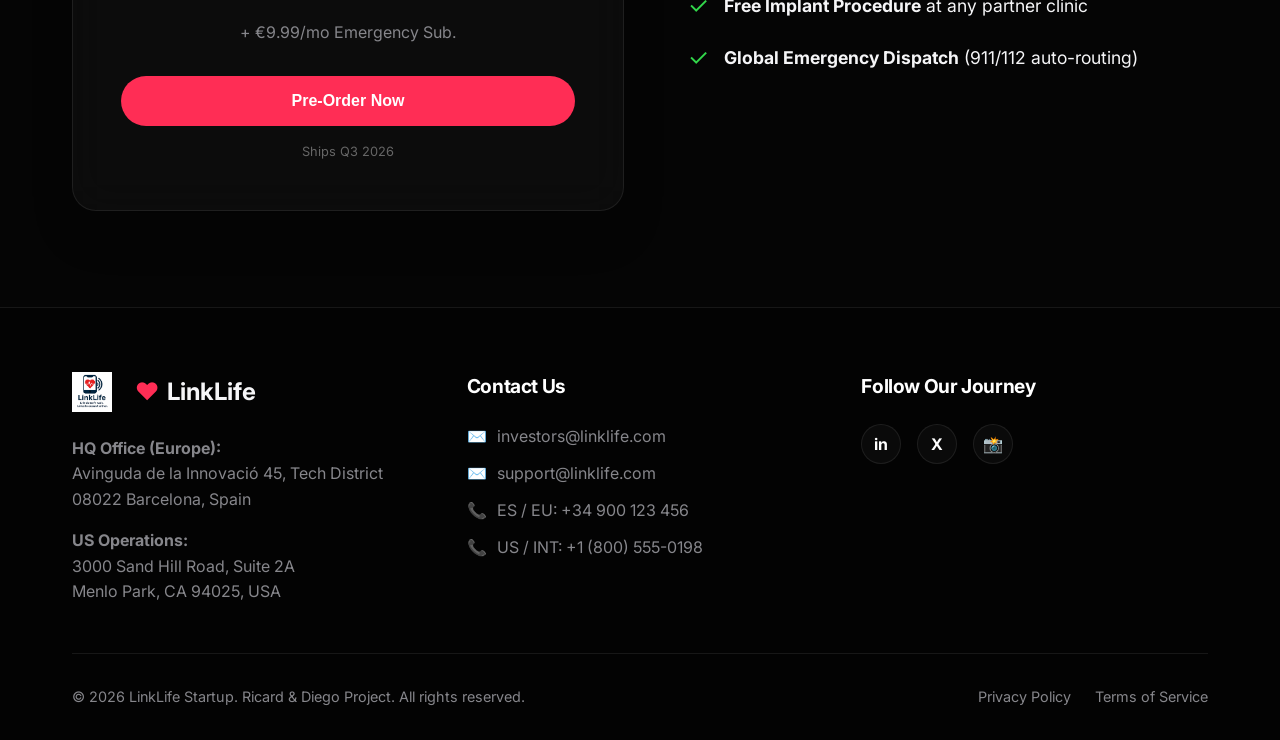
==== commit 44261ef6: "Expand narrative sections and add top nav anchors" ====
--- a/index.html
+++ b/index.html
@@ -300,10 +300,16 @@
             <nav>
                 <ul class="nav-links">
                     <li><a href="index.html" class="active">Product</a></li>
-                    <li><a href="sensor3d.html">Smart Wearable</a></li>
+                    <li><a href="#story">Our Story</a></li>
+                    <li><a href="#audience">Who is it for?</a></li>
+                    <li><a href="#certifications">Certifications</a></li>
+                    <li><a href="#3d-chip-section">3D Sensor</a></li>
+                    <li><a href="#implant">The Implant</a></li>
+                    <li><a href="#app-section">The App</a></li>
+                    <li><a href="#purchase-section">The Kit</a></li>
                     <li><a href="dashboard.html">Medical UI</a></li>
-                    <li><a href="investors.html">Investors</a></li>
                     <li><a href="impact.html">Impact</a></li>
+                    <li><a href="#contact">Contact Us</a></li>
                     <li><button id="themeToggle" class="theme-toggle" aria-label="Toggle theme">☀️</button></li>
                 </ul>
             </nav>
@@ -400,31 +406,37 @@
         </section>
 
         <!-- 1. Our Story -->
-        <section class="container" style="text-align: center; max-width: 800px; padding-top: 4rem;">
+        <section id="story" class="container" style="text-align: center; max-width: 800px; padding-top: 4rem;">
             <div class="fade-in-up">
                 <div style="display: flex; justify-content: center; margin-bottom: 1rem;"><span
                         style="font-size:2rem;">📖</span></div>
                 <h2 style="font-size: clamp(2rem, 3vw, 3rem); margin-bottom: 1.5rem;">For our friend, for everyone.</h2>
                 <p
                     style="color: var(--text-muted); font-size: 1.2rem; margin-bottom: 2rem; line-height: 1.8; text-align: left;">
-                    LinkLife wasn't born in a corporate boardroom. It was born from a tragedy. A close friend of ours
-                    suffered a sudden heart attack while he was alone. Because no one was notified in time, the medical
-                    response arrived too late. This "fatal gap" of silence cost him his life.<br><br>
-                    <strong>Ricard and Diego</strong> swore that this would never happen to anyone else. We dedicated
-                    our lives to engineering a solution that removes human dependency from emergency alerts. We built an
-                    automated lifeline so that no one ever dies waiting for help again.
+                    LinkLife wasn't born in a corporate boardroom or a purely profit-driven brainstorm. It was born from
+                    a devastating personal tragedy. A close friend of ours suffered a sudden, massive heart attack while
+                    he was resting alone at home. Because there was no one around to notice his distress and call for
+                    help, the medical response arrived terribly late. This horrific "fatal gap" of silence between the
+                    onset of the attack and the arrival of paramedics cost him his life. We realized the system is
+                    broken because it relies entirely on a conscious human being to ask for help.<br><br>
+                    <strong>Ricard and Diego</strong> swore on that day that this would never happen to anyone else. We
+                    dedicated our engineering and biological backgrounds to create a solution that removes the burden of
+                    communication from the patient entirely. We built an automated, silent, sub-dermal lifeline—so that
+                    no matter where you are, or if you lose consciousness, the ambulance is already on its way. We want
+                    to ensure that no one ever dies waiting for help again, simply because they were alone.
                 </p>
             </div>
         </section>
 
         <!-- 2. Target Audience -->
-        <section class="container" style="padding-top: 4rem;">
+        <section id="audience" class="container" style="padding-top: 4rem;">
             <div class="fade-in-up text-center">
                 <h2 class="section-title">Who is this for?</h2>
                 <p
                     style="color: var(--text-muted); font-size: 1.2rem; margin-bottom: 3rem; max-width: 800px; margin-left: auto; margin-right: auto;">
-                    LinkLife is designed to protect those who need it most, giving absolute peace of mind to them and
-                    their families.
+                    While the vision of LinkLife is universal cardiovascular protection, the current generation of the
+                    device is specifically engineered and rigorously tested to provide absolute peace of mind to the
+                    highest-risk populations.
                 </p>
             </div>
 
@@ -434,53 +446,67 @@
                     onmouseout="this.style.transform='translateY(0)'">
                     <div style="font-size: 3rem; margin-bottom: 1rem;">🫀</div>
                     <h3 style="margin-bottom: 1rem;">Cardiac Patients</h3>
-                    <p style="color: var(--text-muted);">Individuals with a history of arrhythmias, previous heart
-                        attacks, or cardiovascular risks who need 24/7 internal monitoring.</p>
+                    <p style="color: var(--text-muted);">Individuals with a known history of severe arrhythmias, those
+                        who have suffered previous heart attacks, or people identified with high cardiovascular risk
+                        scores. LinkLife acts as a 24/7 internal guardian, detecting micro-anomalies weeks before a
+                        catastrophic event occurs, and auto-dispatching paramedics during acute failures.</p>
                 </div>
                 <div class="glass-panel text-center" style="transition: transform 0.3s;"
                     onmouseover="this.style.transform='translateY(-5px)'"
                     onmouseout="this.style.transform='translateY(0)'">
                     <div style="font-size: 3rem; margin-bottom: 1rem;">👴</div>
                     <h3 style="margin-bottom: 1rem;">Elderly Living Alone</h3>
-                    <p style="color: var(--text-muted);">Seniors living independently whose families want a 100%
-                        guarantee of instant medical dispatch in case of emergencies.</p>
+                    <p style="color: var(--text-muted);">Seniors living independently whose families live far away and
+                        want a 100% guarantee of instant medical dispatch in case of sudden drops in vitals. It removes
+                        the need for cumbersome panic buttons that can be dropped or forgotten; the chip is always
+                        inside, always working.</p>
                 </div>
                 <div class="glass-panel text-center" style="transition: transform 0.3s;"
                     onmouseover="this.style.transform='translateY(-5px)'"
                     onmouseout="this.style.transform='translateY(0)'">
                     <div style="font-size: 3rem; margin-bottom: 1rem;">🏃‍♂️</div>
                     <h3 style="margin-bottom: 1rem;">High-Performance Athletes</h3>
-                    <p style="color: var(--text-muted);">Professionals pushing their bodies to the absolute limit,
-                        requiring precise biomechanical and ECG telemetry.</p>
+                    <p style="color: var(--text-muted);">Top-tier professionals pushing their bodies to the absolute
+                        biomechanical limit. Extreme exertion can sometimes trigger undiagnosed congenital heart
+                        defects. LinkLife provides precise, medical-grade ECG telemetry directly to their coaching and
+                        medical staff in real-time.</p>
                 </div>
             </div>
         </section>
 
         <!-- 3. Certifications & Global Reach -->
-        <section class="container" style="padding-top: 5rem; padding-bottom: 3rem;">
+        <section id="certifications" class="container" style="padding-top: 5rem; padding-bottom: 3rem;">
             <div class="fade-in-up text-center">
                 <h2 class="section-title">Global Trust & Certifications</h2>
+                <p
+                    style="color: var(--text-muted); font-size: 1.2rem; margin-bottom: 3rem; max-width: 800px; margin-left: auto; margin-right: auto;">
+                    Medical devices require uncompromising safety profiles. LinkLife has undergone years of clinical
+                    trials to secure the highest levels of global medical endorsements.
+                </p>
             </div>
             <div class="glass-panel fade-in-up delay-100"
                 style="display: flex; flex-wrap: wrap; justify-content: space-around; align-items: start; padding: 3rem; gap: 2rem; margin-top: 2rem; border-color: rgba(255,255,255,0.1);">
                 <div style="text-align: center; flex: 1; min-width: 200px;">
                     <div style="font-size: 3.5rem; margin-bottom: 1rem;">🇪🇺</div>
                     <h4 style="font-size: 1.2rem; margin-bottom: 0.5rem; color: #fff;">CE Medical Class III</h4>
-                    <p style="color: var(--text-muted); font-size: 0.9rem; margin: 0 auto; max-width: 200px;">Approved
-                        by the European Union as a high-risk active implantable medical device.</p>
+                    <p style="color: var(--text-muted); font-size: 0.9rem; margin: 0 auto; max-width: 200px;">Fully
+                        approved by the European Union Directives as a highly-regulated active implantable medical
+                        device, ensuring strict biocompatibility and surgical safety.</p>
                 </div>
                 <div style="text-align: center; flex: 1; min-width: 200px;">
                     <div style="font-size: 3.5rem; margin-bottom: 1rem;">🌐</div>
                     <h4 style="font-size: 1.2rem; margin-bottom: 0.5rem; color: #fff;">WHO Endorsed Guidelines</h4>
                     <p style="color: var(--text-muted); font-size: 0.9rem; margin: 0 auto; max-width: 200px;">Aligns
-                        with World Health Organization strategies for cardiovascular disease prevention.</p>
+                        with World Health Organization strategies for cardiovascular disease prevention, utilizing their
+                        globally standardized ECG anomaly detection thresholds.</p>
                 </div>
                 <div style="text-align: center; flex: 1; min-width: 200px;">
                     <div style="font-size: 3.5rem; margin-bottom: 1rem;">🌍</div>
                     <h4 style="font-size: 1.2rem; margin-bottom: 0.5rem; color: #fff;">190+ Countries</h4>
                     <p style="color: var(--text-muted); font-size: 0.9rem; margin: 0 auto; max-width: 200px;">Our
-                        geolocation emergency API natively integrates with 911/112 dispatch centers seamlessly
-                        worldwide.</p>
+                        proprietary emergency API natively integrates with 911 (North America), 112 (Europe), and other
+                        dispatch centers across 190+ countries. Whether you are at home or traveling globally, LinkLife
+                        knows your exact location and the local emergency number.</p>
                 </div>
             </div>
         </section>
@@ -492,7 +518,10 @@
                 <h2 class="section-title">The Sub-Dermal Architecture</h2>
                 <p
                     style="color: var(--text-muted); font-size: 1.2rem; margin-bottom: 3rem; max-width: 800px; margin-left: auto; margin-right: auto;">
-                    A titanium and biocompatible polymer capsule. Drag to rotate and inspect the internal components.
+                    Enclosed in a medical-grade titanium and biocompatible polymer capsule, the LinkLife sensor is
+                    smaller than a pill but houses immense processing power. It reads electrical currents from the
+                    muscle tissue directly above the heart, eliminating the external noise that plagues smartwatches.
+                    Drag to rotate and inspect the internal components.
                 </p>
             </div>
 
@@ -529,12 +558,14 @@
         </section>
 
         <!-- 2. Implant Procedure -->
-        <section class="container" style="text-align: center; padding-top: 4rem;">
+        <section id="implant" class="container" style="text-align: center; padding-top: 4rem;">
             <div class="fade-in-up">
                 <h2 class="section-title">How It's Applied</h2>
                 <p
                     style="color: var(--text-muted); font-size: 1.2rem; margin-bottom: 3rem; max-width: 800px; margin-left: auto; margin-right: auto;">
-                    A minimally invasive 5-minute procedure under local anesthesia.
+                    We developed a proprietary insertion mechanism that makes the implant process as quick and painless
+                    as a standard vaccination. It is a minimally invasive, 5-minute outpatient procedure performed under
+                    local anesthesia in the upper pectoral muscle. No open surgery, no stitches required.
                 </p>
             </div>
 
@@ -574,7 +605,11 @@
                 <h2 class="section-title">The Patient Hub App</h2>
                 <p
                     style="color: var(--text-muted); font-size: 1.2rem; margin-bottom: 3rem; max-width: 800px; margin-left: auto; margin-right: auto;">
-                    The digital shield connecting your Intramuscular Chip with global emergency endpoints.
+                    The digital shield connecting your Intramuscular Chip with global emergency endpoints. The app uses
+                    an encrypted Bluetooth LE connection to constantly receive the sensor's telemetry. If a critical
+                    heart failure is flagged by the implant, the app instantly retrieves your GPS coordinates and
+                    broadcasts an SOS data packet containing your exact location, medical history, and real-time ECG
+                    directly to the nearest ambulance dispatch network.
                 </p>
             </div>
 
@@ -669,7 +704,10 @@
                 <h2 class="section-title">The LinkLife Protection Kit</h2>
                 <p
                     style="color: var(--text-muted); font-size: 1.2rem; margin-bottom: 3rem; max-width: 800px; margin-left: auto; margin-right: auto;">
-                    Everything you need to secure your cardiac health for the next 5 years.
+                    Everything you need to secure your cardiac health for the next half-decade. We have subsidized the
+                    initial cost of the hardware to make this life-saving technology as accessible as possible. Your
+                    subscription funds the 24/7 global API server maintenance, ensuring we are always online when your
+                    heart needs us.
                 </p>
             </div>
 
@@ -722,7 +760,7 @@
 
     </main>
 
-    <footer
+    <footer id="contact"
         style="border-top: 1px solid var(--glass-border); padding: 4rem 0 2rem 0; margin-top: 4rem; background: rgba(0,0,0,0.3);">
         <div class="container fade-in-up">
             <div
